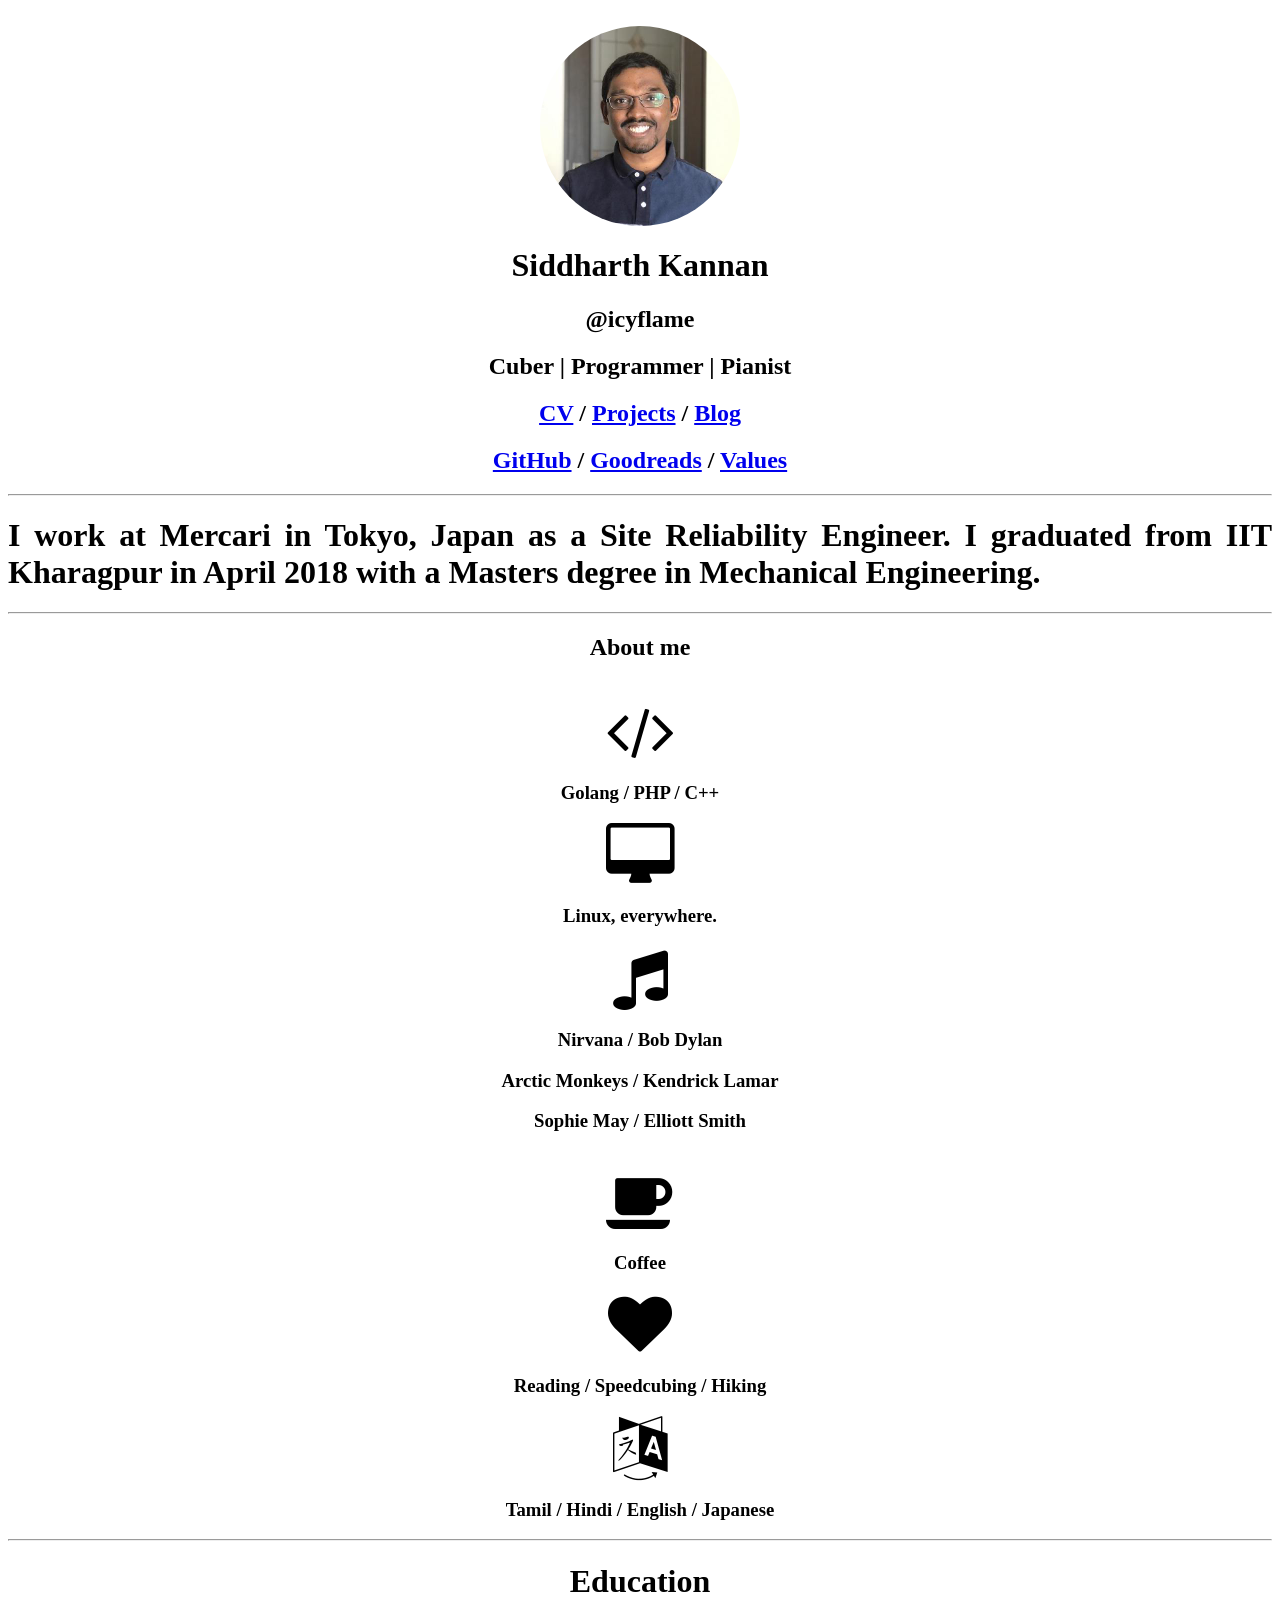
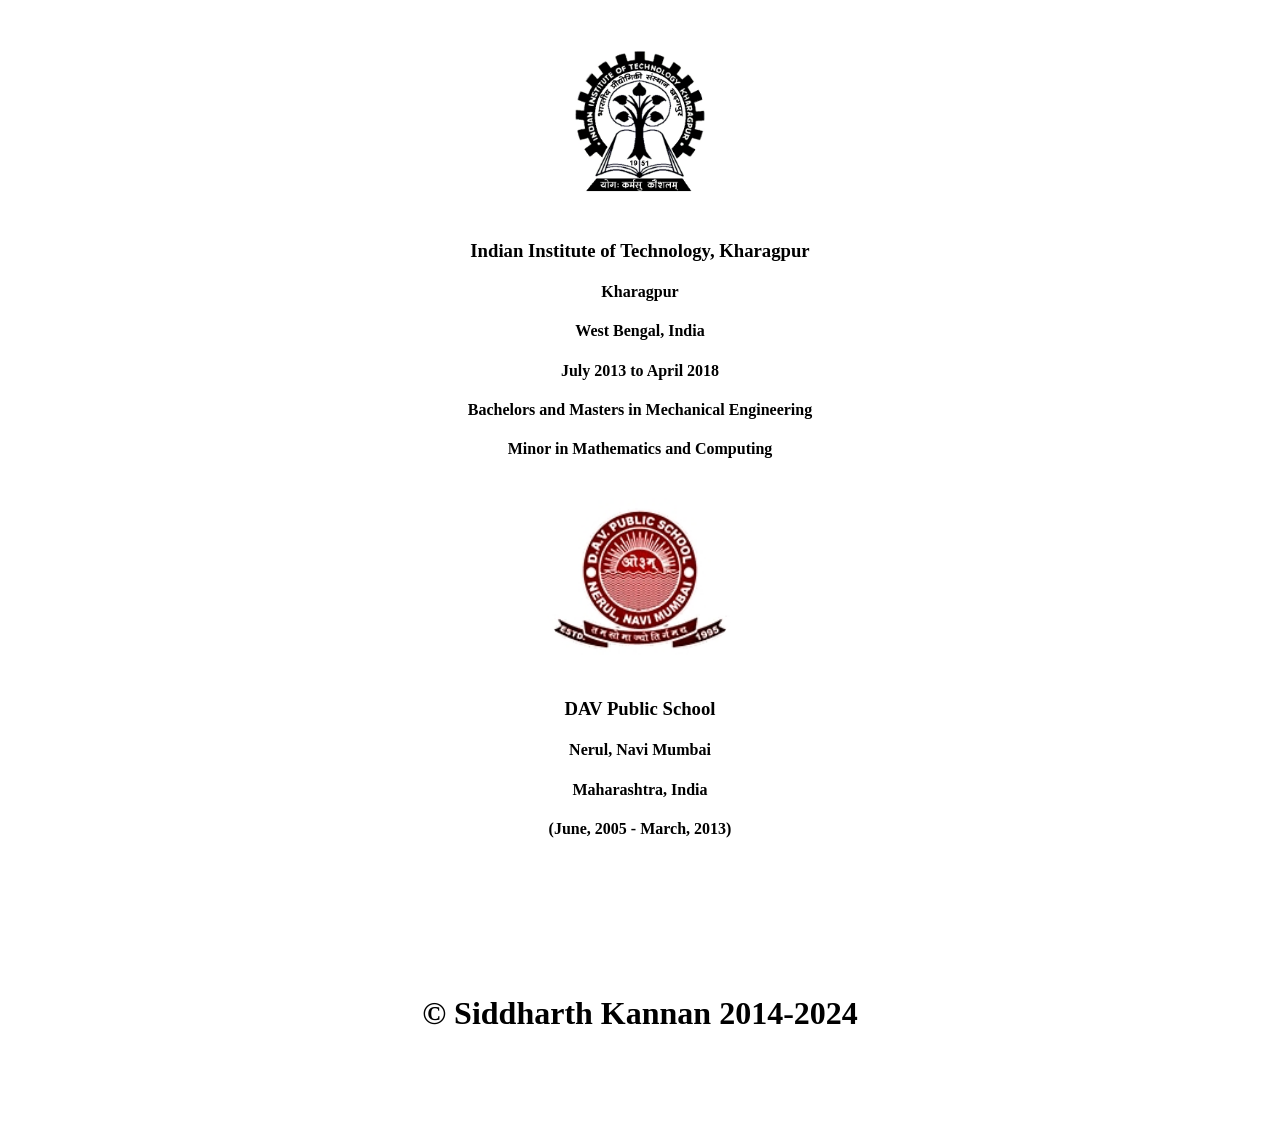
==== index.html @ 9644355a "Remove all unnecessary CSS" ====
<html>

<head>

	<link rel="shortcut icon" href="favicon.ico" type="image/x-icon">
	<title> Siddharth Kannan </title>

	<link rel="stylesheet" href="css/bootstrap.min.css">

	<link rel="stylesheet" href="buttons/css/buttons.css">

	<link href="https://netdna.bootstrapcdn.com/font-awesome/4.1.0/css/font-awesome.min.css" rel="stylesheet">
	<!-- Requires internet-->

	<!-- z-index list

		8 :- First screen
		10 :- Left Sidebar
		11 :- toggle button

	-->

	<style>

	/* Full screen */

	/* to display images circular */

	.circular{
		border-radius: 100%;
	}

	.edu-icon{
		border-radius: 100%;
		width: 200px;
		height: 200px;
	}
	</style>

</head>

<body>
	<div class="container-fluid" style="text-align: center;">
		<div id="first-screen" class="row outer">

			<div>

				<br/>

				<img src="dp.jpg" class="circular" width="200" height="200"/>

				<div id="social-links" class="text">

					<h1>Siddharth Kannan</h1>

					<h2>@icyflame</h2>

					<h2> Cuber | Programmer | Pianist </h2>

                                        <h2>
                                          <a href="siddharth-kannan-resume.pdf" target="_blank">CV</a> /
                                          <a href="http://icyflame.github.io/projects" target="_blank">Projects</a> /
                                          <a href="http://icyflame.github.io/blog" target="_blank">Blog</a>
                                        </h2>

                                        <h2>
                                          <a
                                              href="https://github.com/icyflame"
                                              target="_blank">GitHub</a> / <a
                                              href="http://goodreads.com/_icyflame"
                                              target="_blank">Goodreads</a> / <a
                                              href="https://blog.siddharthkannan.in/thoughts/essays/2018/08/18/my-values/"
                                              target="_blank">Values</a> </h2>

					<div>

				</div>
			</div>
		</div>
	</div>

		<div id="bio" class="row">

		  <hr/>

		<div class="container-fluid" style="text-align: justify;">

			<div class="col-md-2">
			</div>

			<div class="col-md-8">
				<h1>
                    I work at Mercari in Tokyo, Japan as a Site Reliability Engineer. I
                    graduated from IIT Kharagpur in April 2018 with a Masters
                    degree in Mechanical Engineering.
				</h1>

			</div>

			<div class="col-md-2">
			</div>
		</div>
	</div>

	<div class="row">
		  <hr/>

		  <div class="container-fluid" style="text-align: center;" >
			<h2>About me</h2>
		  </div>

		<br/>

		<div class="container-fluid">

			<div class="col-md-1">
			</div>

			<div class="col-md-10">

				<div class="container-fluid" style="text-align: center;" >

					<div class="row">

						<div class="col-md-4">

							<i class="fa fa-code fa-4x"></i>

							<h3 style="text-align: center;">
								Golang / PHP / C++
							</h3>

						</div>

						<div class="col-md-4">

							<i class="fa fa-desktop fa-4x"></i>

							<h3 style="text-align: center;">
								Linux, everywhere.
							</h3>

						</div>

						<div class="col-md-4">

							<i class="fa fa-music fa-4x"></i>

							<h3 style="text-align: center;">
                              Nirvana / Bob Dylan
							</h3>
							<h3 style="text-align: center;">
                              Arctic Monkeys / Kendrick Lamar
							</h3>
							<h3 style="text-align: center;">
							  <!-- <a href="https://www.youtube.com/watch?v=iiXXgx2sdTw">Sophie May</a> / Elliott Smith -->
							  Sophie May / Elliott Smith
							</h3>
						</div>

					</div>
					<br/>

					<div class="row">
						<div class="col-md-4">

							<i class="fa fa-coffee fa-4x"></i>

							<h3 style="text-align: center;">

							  Coffee

							</h3>

						</div>

						<div class="col-md-4">

							<i class="fa fa-heart fa-4x"></i>

							<h3 style="text-align: center;">

							  Reading / Speedcubing / Hiking

							</h3>

						</div>

						<div class="col-md-4">

							<i class="fa fa-language fa-4x"></i>

							<h3 style="text-align: center;">

							  Tamil / Hindi / English / Japanese

							</h3>

						</div>

					</div>

				</div>
			</div>

			<div class="col-md-1">
			</div>

		</div>

	</div>

	<div id="education" class="row outer-4" style="background-color: #ffffff">

	  <hr/>

		<div class="row" style="text-align: center;">
			<h1>Education</h1>
		</div>

	</div>

	<div id="education-full" class="row">
		<div class="container-fluid" style="text-align: center;">
			<div class="col-md-6">

			  <img src="images/iit-logo.jpg" class="edu-icon"/>

			  <h3>Indian Institute of Technology, Kharagpur<h3/>
				<h4>
				  Kharagpur
				</h4>
				<h4>
				  West Bengal, India
				</h4>

				<h4>
				  July 2013 to April 2018
				</h4>
				<h4>
				  Bachelors and Masters in Mechanical Engineering
				</h4>
				<h4>
				  Minor in Mathematics and Computing
				</h4>

			</div>

			<div class="col-md-6">

			  <img src="images/dav-logo.jpg" class="edu-icon"/>

			  <h3>DAV Public School<h3/>
				<h4>
				  Nerul, Navi Mumbai
				</h4>
				<h4>
				  Maharashtra, India
				</h4>

				<h4>
				  (June, 2005 - March, 2013)
				</h4>

			</div>

		</div>

                <br>
                <br>

	</div>

	<div id="copyright" class="row outer-4" style="background-color: #ffffff">
		<div style="background: #ffffff; text-align: center; margin-top: 100px; margin-bottom: 100px;">
			<h1>&copy Siddharth Kannan 2014-2024
			</h1>
		</div>

	</div>

</div>

<script>
(function(i,s,o,g,r,a,m){i['GoogleAnalyticsObject']=r;i[r]=i[r]||function(){
	(i[r].q=i[r].q||[]).push(arguments)},i[r].l=1*new Date();a=s.createElement(o),
	m=s.getElementsByTagName(o)[0];a.async=1;a.src=g;m.parentNode.insertBefore(a,m)
})(window,document,'script','//www.google-analytics.com/analytics.js','ga');

ga('create', 'UA-40518182-6', 'auto');
ga('send', 'pageview');

</script>
</body>

</html>
---- buttons/css/buttons.css ----
@-webkit-keyframes glowing {
  /* line 11, ../scss/partials/_glow.scss */
  from {
    -webkit-box-shadow: 0px 0px 0px rgba(44, 154, 219, 0.3), 0px 1px 2px rgba(0, 0, 0, 0.2);
    -moz-box-shadow: 0px 0px 0px rgba(44, 154, 219, 0.3), 0px 1px 2px rgba(0, 0, 0, 0.2);
    box-shadow: 0px 0px 0px rgba(44, 154, 219, 0.3), 0px 1px 2px rgba(0, 0, 0, 0.2); }

  /* line 12, ../scss/partials/_glow.scss */
  50% {
    -webkit-box-shadow: 0px 0px 16px rgba(44, 154, 219, 0.8), 0px 1px 2px rgba(0, 0, 0, 0.2);
    -moz-box-shadow: 0px 0px 16px rgba(44, 154, 219, 0.8), 0px 1px 2px rgba(0, 0, 0, 0.2);
    box-shadow: 0px 0px 16px rgba(44, 154, 219, 0.8), 0px 1px 2px rgba(0, 0, 0, 0.2); }

  /* line 13, ../scss/partials/_glow.scss */
  to {
    -webkit-box-shadow: 0px 0px 0px rgba(44, 154, 219, 0.3), 0px 1px 2px rgba(0, 0, 0, 0.2);
    -moz-box-shadow: 0px 0px 0px rgba(44, 154, 219, 0.3), 0px 1px 2px rgba(0, 0, 0, 0.2);
    box-shadow: 0px 0px 0px rgba(44, 154, 219, 0.3), 0px 1px 2px rgba(0, 0, 0, 0.2); } }

@-moz-keyframes glowing {
  /* line 17, ../scss/partials/_glow.scss */
  from {
    -webkit-box-shadow: 0px 0px 0px rgba(44, 154, 219, 0.3), 0px 1px 2px rgba(0, 0, 0, 0.2);
    -moz-box-shadow: 0px 0px 0px rgba(44, 154, 219, 0.3), 0px 1px 2px rgba(0, 0, 0, 0.2);
    box-shadow: 0px 0px 0px rgba(44, 154, 219, 0.3), 0px 1px 2px rgba(0, 0, 0, 0.2); }

  /* line 18, ../scss/partials/_glow.scss */
  50% {
    -webkit-box-shadow: 0px 0px 16px rgba(44, 154, 219, 0.8), 0px 1px 2px rgba(0, 0, 0, 0.2);
    -moz-box-shadow: 0px 0px 16px rgba(44, 154, 219, 0.8), 0px 1px 2px rgba(0, 0, 0, 0.2);
    box-shadow: 0px 0px 16px rgba(44, 154, 219, 0.8), 0px 1px 2px rgba(0, 0, 0, 0.2); }

  /* line 19, ../scss/partials/_glow.scss */
  to {
    -webkit-box-shadow: 0px 0px 0px rgba(44, 154, 219, 0.3), 0px 1px 2px rgba(0, 0, 0, 0.2);
    -moz-box-shadow: 0px 0px 0px rgba(44, 154, 219, 0.3), 0px 1px 2px rgba(0, 0, 0, 0.2);
    box-shadow: 0px 0px 0px rgba(44, 154, 219, 0.3), 0px 1px 2px rgba(0, 0, 0, 0.2); } }

@-o-keyframes glowing {
  /* line 23, ../scss/partials/_glow.scss */
  from {
    -webkit-box-shadow: 0px 0px 0px rgba(44, 154, 219, 0.3), 0px 1px 2px rgba(0, 0, 0, 0.2);
    -moz-box-shadow: 0px 0px 0px rgba(44, 154, 219, 0.3), 0px 1px 2px rgba(0, 0, 0, 0.2);
    box-shadow: 0px 0px 0px rgba(44, 154, 219, 0.3), 0px 1px 2px rgba(0, 0, 0, 0.2); }

  /* line 24, ../scss/partials/_glow.scss */
  50% {
    -webkit-box-shadow: 0px 0px 16px rgba(44, 154, 219, 0.8), 0px 1px 2px rgba(0, 0, 0, 0.2);
    -moz-box-shadow: 0px 0px 16px rgba(44, 154, 219, 0.8), 0px 1px 2px rgba(0, 0, 0, 0.2);
    box-shadow: 0px 0px 16px rgba(44, 154, 219, 0.8), 0px 1px 2px rgba(0, 0, 0, 0.2); }

  /* line 25, ../scss/partials/_glow.scss */
  to {
    -webkit-box-shadow: 0px 0px 0px rgba(44, 154, 219, 0.3), 0px 1px 2px rgba(0, 0, 0, 0.2);
    -moz-box-shadow: 0px 0px 0px rgba(44, 154, 219, 0.3), 0px 1px 2px rgba(0, 0, 0, 0.2);
    box-shadow: 0px 0px 0px rgba(44, 154, 219, 0.3), 0px 1px 2px rgba(0, 0, 0, 0.2); } }

@keyframes glowing {
  /* line 29, ../scss/partials/_glow.scss */
  from {
    -webkit-box-shadow: 0px 0px 0px rgba(44, 154, 219, 0.3), 0px 1px 2px rgba(0, 0, 0, 0.2);
    -moz-box-shadow: 0px 0px 0px rgba(44, 154, 219, 0.3), 0px 1px 2px rgba(0, 0, 0, 0.2);
    box-shadow: 0px 0px 0px rgba(44, 154, 219, 0.3), 0px 1px 2px rgba(0, 0, 0, 0.2); }

  /* line 30, ../scss/partials/_glow.scss */
  50% {
    -webkit-box-shadow: 0px 0px 16px rgba(44, 154, 219, 0.8), 0px 1px 2px rgba(0, 0, 0, 0.2);
    -moz-box-shadow: 0px 0px 16px rgba(44, 154, 219, 0.8), 0px 1px 2px rgba(0, 0, 0, 0.2);
    box-shadow: 0px 0px 16px rgba(44, 154, 219, 0.8), 0px 1px 2px rgba(0, 0, 0, 0.2); }

  /* line 31, ../scss/partials/_glow.scss */
  to {
    -webkit-box-shadow: 0px 0px 0px rgba(44, 154, 219, 0.3), 0px 1px 2px rgba(0, 0, 0, 0.2);
    -moz-box-shadow: 0px 0px 0px rgba(44, 154, 219, 0.3), 0px 1px 2px rgba(0, 0, 0, 0.2);
    box-shadow: 0px 0px 0px rgba(44, 154, 219, 0.3), 0px 1px 2px rgba(0, 0, 0, 0.2); } }

/* line 24, ../scss/partials/_buttons.scss */
.button {
  -webkit-box-shadow: inset 0px 1px 0px rgba(255, 255, 255, 0.5), 0px 1px 2px rgba(0, 0, 0, 0.15);
  -moz-box-shadow: inset 0px 1px 0px rgba(255, 255, 255, 0.5), 0px 1px 2px rgba(0, 0, 0, 0.15);
  box-shadow: inset 0px 1px 0px rgba(255, 255, 255, 0.5), 0px 1px 2px rgba(0, 0, 0, 0.15);
  background-color: #eeeeee;
  background: -webkit-gradient(linear, 50% 0%, 50% 100%, color-stop(0%, #fbfbfb), color-stop(100%, #e1e1e1));
  background: -webkit-linear-gradient(top, #fbfbfb, #e1e1e1);
  background: -moz-linear-gradient(top, #fbfbfb, #e1e1e1);
  background: -o-linear-gradient(top, #fbfbfb, #e1e1e1);
  background: linear-gradient(top, #fbfbfb, #e1e1e1);
  display: -moz-inline-stack;
  display: inline-block;
  vertical-align: middle;
  *vertical-align: auto;
  zoom: 1;
  *display: inline;
  border: 1px solid #d4d4d4;
  height: 32px;
  line-height: 32px;
  padding: 0px 25.6px;
  font-weight: 300;
  font-size: 14px;
  font-family: "Helvetica Neue Light", "Helvetica Neue", "Helvetica", "Arial", "Lucida Grande", sans-serif;
  color: #666666;
  text-shadow: 0 1px 1px white;
  margin: 0;
  text-decoration: none;
  text-align: center; }
  /* line 42, ../scss/partials/_buttons.scss */
  .button:hover {
    background-color: #eeeeee;
    background: -webkit-gradient(linear, 50% 0%, 50% 100%, color-stop(0%, #ffffff), color-stop(100%, #dcdcdc));
    background: -webkit-linear-gradient(top, #ffffff, #dcdcdc);
    background: -moz-linear-gradient(top, #ffffff, #dcdcdc);
    background: -o-linear-gradient(top, #ffffff, #dcdcdc);
    background: linear-gradient(top, #ffffff, #dcdcdc); }
  /* line 46, ../scss/partials/_buttons.scss */
  .button:active {
    -webkit-box-shadow: inset 0px 1px 3px rgba(0, 0, 0, 0.3), 0px 1px 0px white;
    -moz-box-shadow: inset 0px 1px 3px rgba(0, 0, 0, 0.3), 0px 1px 0px white;
    box-shadow: inset 0px 1px 3px rgba(0, 0, 0, 0.3), 0px 1px 0px white;
    text-shadow: 0px 1px 0px rgba(255, 255, 255, 0.4);
    background: #eeeeee;
    color: #bbbbbb; }
  /* line 52, ../scss/partials/_buttons.scss */
  .button:focus {
    outline: none; }

/* line 58, ../scss/partials/_buttons.scss */
input.button, button.button {
  height: 34px;
  cursor: pointer;
  -webkit-appearance: none; }

/* line 65, ../scss/partials/_buttons.scss */
.button-block {
  display: block; }

/* line 74, ../scss/partials/_buttons.scss */
.button.disabled,
.button.disabled:hover,
.button.disabled:active,
input.button:disabled,
button.button:disabled {
  -webkit-box-shadow: 0px 1px 2px rgba(0, 0, 0, 0.1);
  -moz-box-shadow: 0px 1px 2px rgba(0, 0, 0, 0.1);
  box-shadow: 0px 1px 2px rgba(0, 0, 0, 0.1);
  filter: progid:DXImageTransform.Microsoft.Alpha(Opacity=80);
  opacity: 0.8;
  background: #EEE;
  border: 1px solid #DDD;
  text-shadow: 0 1px 1px white;
  color: #CCC;
  cursor: default;
  -webkit-appearance: none; }

/* line 86, ../scss/partials/_buttons.scss */
.button-wrap {
  background: -webkit-gradient(linear, 50% 0%, 50% 100%, color-stop(0%, #e3e3e3), color-stop(100%, #f2f2f2));
  background: -webkit-linear-gradient(top, #e3e3e3, #f2f2f2);
  background: -moz-linear-gradient(top, #e3e3e3, #f2f2f2);
  background: -o-linear-gradient(top, #e3e3e3, #f2f2f2);
  background: linear-gradient(top, #e3e3e3, #f2f2f2);
  -webkit-border-radius: 200px;
  -moz-border-radius: 200px;
  -ms-border-radius: 200px;
  -o-border-radius: 200px;
  border-radius: 200px;
  -webkit-box-shadow: inset 0px 1px 3px rgba(0, 0, 0, 0.04);
  -moz-box-shadow: inset 0px 1px 3px rgba(0, 0, 0, 0.04);
  box-shadow: inset 0px 1px 3px rgba(0, 0, 0, 0.04);
  padding: 10px;
  display: inline-block; }

/* line 96, ../scss/partials/_buttons.scss */
.button-flat {
  -webkit-box-shadow: none;
  -moz-box-shadow: none;
  box-shadow: none;
  -webkit-transition-property: background;
  -moz-transition-property: background;
  -o-transition-property: background;
  transition-property: background;
  -webkit-transition-duration: 0.3s;
  -moz-transition-duration: 0.3s;
  -o-transition-duration: 0.3s;
  transition-duration: 0.3s;
  background: #eeeeee;
  border: none;
  text-shadow: none; }
  /* line 105, ../scss/partials/_buttons.scss */
  .button-flat:hover {
    background: #fbfbfb; }
  /* line 108, ../scss/partials/_buttons.scss */
  .button-flat:active {
    -webkit-transition-duration: 0s;
    -moz-transition-duration: 0s;
    -o-transition-duration: 0s;
    transition-duration: 0s;
    background: #eeeeee;
    color: #bbbbbb; }
  /* line 113, ../scss/partials/_buttons.scss */
  .button-flat.disabled {
    -webkit-box-shadow: none;
    -moz-box-shadow: none;
    box-shadow: none;
    -webkit-appearance: none; }

/* line 123, ../scss/partials/_buttons.scss */
.button-border {
  -webkit-box-shadow: none;
  -moz-box-shadow: none;
  box-shadow: none;
  -webkit-transition-property: all;
  -moz-transition-property: all;
  -o-transition-property: all;
  transition-property: all;
  -webkit-transition-duration: 0.3s;
  -moz-transition-duration: 0.3s;
  -o-transition-duration: 0.3s;
  transition-duration: 0.3s;
  color: #666666;
  border: 2px solid #666666;
  background: none;
  text-shadow: none; }
  /* line 132, ../scss/partials/_buttons.scss */
  .button-border:hover {
    background: none;
    color: gray;
    border: 2px solid gray; }
  /* line 137, ../scss/partials/_buttons.scss */
  .button-border:active {
    -webkit-transition-duration: 0s;
    -moz-transition-duration: 0s;
    -o-transition-duration: 0s;
    transition-duration: 0s;
    background: none;
    color: #4d4d4d;
    border: 2px solid #4d4d4d; }
  /* line 143, ../scss/partials/_buttons.scss */
  .button-border.disabled {
    -webkit-box-shadow: none;
    -moz-box-shadow: none;
    box-shadow: none;
    -webkit-appearance: none; }

/* line 153, ../scss/partials/_buttons.scss */
.button-3d {
  -webkit-transition-property: all;
  -moz-transition-property: all;
  -o-transition-property: all;
  transition-property: all;
  -webkit-transition-duration: 0.3s;
  -moz-transition-duration: 0.3s;
  -o-transition-duration: 0.3s;
  transition-duration: 0.3s;
  -webkit-box-shadow: inset 0px 1px 0px rgba(255, 255, 255, 0.3), inset 0px -1px 1px rgba(255, 255, 255, 0.15), 0px 7px 0px #bbbbbb, 0px 8px 3px rgba(0, 0, 0, 0.2);
  -moz-box-shadow: inset 0px 1px 0px rgba(255, 255, 255, 0.3), inset 0px -1px 1px rgba(255, 255, 255, 0.15), 0px 7px 0px #bbbbbb, 0px 8px 3px rgba(0, 0, 0, 0.2);
  box-shadow: inset 0px 1px 0px rgba(255, 255, 255, 0.3), inset 0px -1px 1px rgba(255, 255, 255, 0.15), 0px 7px 0px #bbbbbb, 0px 8px 3px rgba(0, 0, 0, 0.2);
  background: -webkit-gradient(linear, 50% 0%, 50% 100%, color-stop(0%, #f3f3f3), color-stop(100%, #e9e9e9));
  background: -webkit-linear-gradient(top, #f3f3f3, #e9e9e9);
  background: -moz-linear-gradient(top, #f3f3f3, #e9e9e9);
  background: -o-linear-gradient(top, #f3f3f3, #e9e9e9);
  background: linear-gradient(top, #f3f3f3, #e9e9e9);
  background-color: #eeeeee;
  color: #666666;
  border: 1px solid #e1e1e1;
  text-shadow: none;
  position: relative;
  top: 0px; }
  /* line 165, ../scss/partials/_buttons.scss */
  .button-3d:hover {
    -webkit-box-shadow: inset 0px 1px 0px rgba(255, 255, 255, 0.3), inset 0px -1px 1px rgba(255, 255, 255, 0.15), 0px 7px 0px #bbbbbb, 0px 8px 3px rgba(0, 0, 0, 0.2);
    -moz-box-shadow: inset 0px 1px 0px rgba(255, 255, 255, 0.3), inset 0px -1px 1px rgba(255, 255, 255, 0.15), 0px 7px 0px #bbbbbb, 0px 8px 3px rgba(0, 0, 0, 0.2);
    box-shadow: inset 0px 1px 0px rgba(255, 255, 255, 0.3), inset 0px -1px 1px rgba(255, 255, 255, 0.15), 0px 7px 0px #bbbbbb, 0px 8px 3px rgba(0, 0, 0, 0.2);
    background: -webkit-gradient(linear, 50% 0%, 50% 100%, color-stop(0%, #ffffff), color-stop(100%, #ebebeb));
    background: -webkit-linear-gradient(top, #ffffff, #ebebeb);
    background: -moz-linear-gradient(top, #ffffff, #ebebeb);
    background: -o-linear-gradient(top, #ffffff, #ebebeb);
    background: linear-gradient(top, #ffffff, #ebebeb);
    background-color: white; }
  /* line 170, ../scss/partials/_buttons.scss */
  .button-3d:active {
    -webkit-box-shadow: inset 0px 1px 0px rgba(255, 255, 255, 0.3), inset 0px -1px 1px rgba(255, 255, 255, 0.15), 0px 2px 0px #bbbbbb, 0px 3px 3px rgba(0, 0, 0, 0.2);
    -moz-box-shadow: inset 0px 1px 0px rgba(255, 255, 255, 0.3), inset 0px -1px 1px rgba(255, 255, 255, 0.15), 0px 2px 0px #bbbbbb, 0px 3px 3px rgba(0, 0, 0, 0.2);
    box-shadow: inset 0px 1px 0px rgba(255, 255, 255, 0.3), inset 0px -1px 1px rgba(255, 255, 255, 0.15), 0px 2px 0px #bbbbbb, 0px 3px 3px rgba(0, 0, 0, 0.2);
    background: -webkit-gradient(linear, 50% 0%, 50% 100%, color-stop(0%, #e9e9e9), color-stop(100%, #f3f3f3));
    background: -webkit-linear-gradient(top, #e9e9e9, #f3f3f3);
    background: -moz-linear-gradient(top, #e9e9e9, #f3f3f3);
    background: -o-linear-gradient(top, #e9e9e9, #f3f3f3);
    background: linear-gradient(top, #e9e9e9, #f3f3f3);
    background-color: #eeeeee;
    color: #bbbbbb;
    border: 1px solid #e1e1e1;
    top: 5px; }
  /* line 178, ../scss/partials/_buttons.scss */
  .button-3d.disabled {
    -webkit-box-shadow: none;
    -moz-box-shadow: none;
    box-shadow: none;
    -webkit-appearance: none; }

/* line 192, ../scss/partials/_buttons.scss */
.button-rounded {
  -webkit-border-radius: 3px;
  -moz-border-radius: 3px;
  -ms-border-radius: 3px;
  -o-border-radius: 3px;
  border-radius: 3px; }

/* line 192, ../scss/partials/_buttons.scss */
.button-pill {
  -webkit-border-radius: 50px;
  -moz-border-radius: 50px;
  -ms-border-radius: 50px;
  -o-border-radius: 50px;
  border-radius: 50px; }

/* line 192, ../scss/partials/_buttons.scss */
.button-circle {
  -webkit-border-radius: 240px;
  -moz-border-radius: 240px;
  -ms-border-radius: 240px;
  -o-border-radius: 240px;
  border-radius: 240px;
  -webkit-box-shadow: inset 0px 1px 1px rgba(255, 255, 255, 0.5), 0px 1px 2px rgba(0, 0, 0, 0.2);
  -moz-box-shadow: inset 0px 1px 1px rgba(255, 255, 255, 0.5), 0px 1px 2px rgba(0, 0, 0, 0.2);
  box-shadow: inset 0px 1px 1px rgba(255, 255, 255, 0.5), 0px 1px 2px rgba(0, 0, 0, 0.2);
  width: 120px;
  line-height: 120px;
  height: 120px;
  padding: 0px;
  border-width: 4px;
  font-size: 19px; }

/* line 226, ../scss/partials/_buttons.scss */
.button-primary {
  background: -webkit-gradient(linear, 50% 0%, 50% 100%, color-stop(0%, #00b5e5), color-stop(100%, #008db2));
  background: -webkit-linear-gradient(top, #00b5e5, #008db2);
  background: -moz-linear-gradient(top, #00b5e5, #008db2);
  background: -o-linear-gradient(top, #00b5e5, #008db2);
  background: linear-gradient(top, #00b5e5, #008db2);
  background-color: #00a1cb;
  border-color: #007998;
  color: white;
  text-shadow: 0 -1px 1px rgba(0, 40, 50, 0.35); }
  /* line 233, ../scss/partials/_buttons.scss */
  .button-primary:hover {
    background-color: #00a1cb;
    background: -webkit-gradient(linear, 50% 0%, 50% 100%, color-stop(0%, #00c9fe), color-stop(100%, #008db2));
    background: -webkit-linear-gradient(top, #00c9fe, #008db2);
    background: -moz-linear-gradient(top, #00c9fe, #008db2);
    background: -o-linear-gradient(top, #00c9fe, #008db2);
    background: linear-gradient(top, #00c9fe, #008db2); }
  /* line 237, ../scss/partials/_buttons.scss */
  .button-primary:active {
    background: #1495b7;
    color: #005065; }

/* line 250, ../scss/partials/_buttons.scss */
.button-3d-primary {
  -webkit-transition-property: all;
  -moz-transition-property: all;
  -o-transition-property: all;
  transition-property: all;
  -webkit-transition-duration: 0.3s;
  -moz-transition-duration: 0.3s;
  -o-transition-duration: 0.3s;
  transition-duration: 0.3s;
  -webkit-box-shadow: inset 0px 1px 0px rgba(255, 255, 255, 0.3), inset 0px -1px 1px rgba(255, 255, 255, 0.15), 0px 7px 0px #007998, 0px 8px 3px rgba(0, 0, 0, 0.3);
  -moz-box-shadow: inset 0px 1px 0px rgba(255, 255, 255, 0.3), inset 0px -1px 1px rgba(255, 255, 255, 0.15), 0px 7px 0px #007998, 0px 8px 3px rgba(0, 0, 0, 0.3);
  box-shadow: inset 0px 1px 0px rgba(255, 255, 255, 0.3), inset 0px -1px 1px rgba(255, 255, 255, 0.15), 0px 7px 0px #007998, 0px 8px 3px rgba(0, 0, 0, 0.3);
  background: -webkit-gradient(linear, 50% 0%, 50% 100%, color-stop(0%, #00a9d5), color-stop(100%, #0099c1));
  background: -webkit-linear-gradient(top, #00a9d5, #0099c1);
  background: -moz-linear-gradient(top, #00a9d5, #0099c1);
  background: -o-linear-gradient(top, #00a9d5, #0099c1);
  background: linear-gradient(top, #00a9d5, #0099c1);
  background-color: #00a1cb;
  color: white;
  border: 1px solid #007998;
  text-shadow: none;
  position: relative;
  top: 0px; }
  /* line 262, ../scss/partials/_buttons.scss */
  .button-3d-primary:hover {
    -webkit-box-shadow: inset 0px 1px 0px rgba(255, 255, 255, 0.3), inset 0px -1px 1px rgba(255, 255, 255, 0.15), 0px 7px 0px #00708e, 0px 8px 3px rgba(0, 0, 0, 0.3);
    -moz-box-shadow: inset 0px 1px 0px rgba(255, 255, 255, 0.3), inset 0px -1px 1px rgba(255, 255, 255, 0.15), 0px 7px 0px #00708e, 0px 8px 3px rgba(0, 0, 0, 0.3);
    box-shadow: inset 0px 1px 0px rgba(255, 255, 255, 0.3), inset 0px -1px 1px rgba(255, 255, 255, 0.15), 0px 7px 0px #00708e, 0px 8px 3px rgba(0, 0, 0, 0.3);
    background: -webkit-gradient(linear, 50% 0%, 50% 100%, color-stop(0%, #00c1f4), color-stop(100%, #009dc6));
    background: -webkit-linear-gradient(top, #00c1f4, #009dc6);
    background: -moz-linear-gradient(top, #00c1f4, #009dc6);
    background: -o-linear-gradient(top, #00c1f4, #009dc6);
    background: linear-gradient(top, #00c1f4, #009dc6);
    background-color: #00c9fe; }
  /* line 267, ../scss/partials/_buttons.scss */
  .button-3d-primary:active {
    -webkit-box-shadow: inset 0px 1px 0px rgba(255, 255, 255, 0.3), inset 0px -1px 1px rgba(255, 255, 255, 0.15), 0px 2px 0px #007998, 0px 3px 3px rgba(0, 0, 0, 0.3);
    -moz-box-shadow: inset 0px 1px 0px rgba(255, 255, 255, 0.3), inset 0px -1px 1px rgba(255, 255, 255, 0.15), 0px 2px 0px #007998, 0px 3px 3px rgba(0, 0, 0, 0.3);
    box-shadow: inset 0px 1px 0px rgba(255, 255, 255, 0.3), inset 0px -1px 1px rgba(255, 255, 255, 0.15), 0px 2px 0px #007998, 0px 3px 3px rgba(0, 0, 0, 0.3);
    background: -webkit-gradient(linear, 50% 0%, 50% 100%, color-stop(0%, #0099c1), color-stop(100%, #00a9d5));
    background: -webkit-linear-gradient(top, #0099c1, #00a9d5);
    background: -moz-linear-gradient(top, #0099c1, #00a9d5);
    background: -o-linear-gradient(top, #0099c1, #00a9d5);
    background: linear-gradient(top, #0099c1, #00a9d5);
    background-color: #1495b7;
    color: #005065;
    border: 1px solid #008db2;
    top: 5px; }
  /* line 275, ../scss/partials/_buttons.scss */
  .button-3d-primary.disabled {
    -webkit-box-shadow: none;
    -moz-box-shadow: none;
    box-shadow: none;
    -webkit-appearance: none; }

/* line 289, ../scss/partials/_buttons.scss */
.button-border-primary {
  -webkit-box-shadow: none;
  -moz-box-shadow: none;
  box-shadow: none;
  -webkit-transition-property: all;
  -moz-transition-property: all;
  -o-transition-property: all;
  transition-property: all;
  -webkit-transition-duration: 0.3s;
  -moz-transition-duration: 0.3s;
  -o-transition-duration: 0.3s;
  transition-duration: 0.3s;
  color: #00a1cb;
  border: 2px solid #00a1cb;
  background: none;
  text-shadow: none; }
  /* line 298, ../scss/partials/_buttons.scss */
  .button-border-primary:hover {
    background: none;
    color: #00c9fe;
    border: 2px solid #00c9fe; }
  /* line 303, ../scss/partials/_buttons.scss */
  .button-border-primary:active {
    -webkit-transition-duration: 0s;
    -moz-transition-duration: 0s;
    -o-transition-duration: 0s;
    transition-duration: 0s;
    background: none;
    color: #007998;
    border: 2px solid #007998; }
  /* line 309, ../scss/partials/_buttons.scss */
  .button-border-primary.disabled {
    -webkit-box-shadow: none;
    -moz-box-shadow: none;
    box-shadow: none;
    -webkit-appearance: none; }

/* line 321, ../scss/partials/_buttons.scss */
.button-flat-primary {
  -webkit-box-shadow: none;
  -moz-box-shadow: none;
  box-shadow: none;
  -webkit-transition-property: background;
  -moz-transition-property: background;
  -o-transition-property: background;
  transition-property: background;
  -webkit-transition-duration: 0.3s;
  -moz-transition-duration: 0.3s;
  -o-transition-duration: 0.3s;
  transition-duration: 0.3s;
  background: #00a1cb;
  color: white;
  text-shadow: none;
  border: none; }
  /* line 330, ../scss/partials/_buttons.scss */
  .button-flat-primary:hover {
    background: #00b5e5; }
  /* line 333, ../scss/partials/_buttons.scss */
  .button-flat-primary:active {
    -webkit-transition-duration: 0s;
    -moz-transition-duration: 0s;
    -o-transition-duration: 0s;
    transition-duration: 0s;
    background: #1495b7;
    color: #00647f; }
  /* line 338, ../scss/partials/_buttons.scss */
  .button-flat-primary.disabled {
    -webkit-box-shadow: none;
    -moz-box-shadow: none;
    box-shadow: none;
    -webkit-appearance: none; }

/* line 226, ../scss/partials/_buttons.scss */
.button-action {
  background: -webkit-gradient(linear, 50% 0%, 50% 100%, color-stop(0%, #8fcf00), color-stop(100%, #6b9c00));
  background: -webkit-linear-gradient(top, #8fcf00, #6b9c00);
  background: -moz-linear-gradient(top, #8fcf00, #6b9c00);
  background: -o-linear-gradient(top, #8fcf00, #6b9c00);
  background: linear-gradient(top, #8fcf00, #6b9c00);
  background-color: #7db500;
  border-color: #5a8200;
  color: white;
  text-shadow: 0 -1px 1px rgba(19, 28, 0, 0.35); }
  /* line 233, ../scss/partials/_buttons.scss */
  .button-action:hover {
    background-color: #7db500;
    background: -webkit-gradient(linear, 50% 0%, 50% 100%, color-stop(0%, #a0e800), color-stop(100%, #6b9c00));
    background: -webkit-linear-gradient(top, #a0e800, #6b9c00);
    background: -moz-linear-gradient(top, #a0e800, #6b9c00);
    background: -o-linear-gradient(top, #a0e800, #6b9c00);
    background: linear-gradient(top, #a0e800, #6b9c00); }
  /* line 237, ../scss/partials/_buttons.scss */
  .button-action:active {
    background: #76a312;
    color: #374f00; }

/* line 250, ../scss/partials/_buttons.scss */
.button-3d-action {
  -webkit-transition-property: all;
  -moz-transition-property: all;
  -o-transition-property: all;
  transition-property: all;
  -webkit-transition-duration: 0.3s;
  -moz-transition-duration: 0.3s;
  -o-transition-duration: 0.3s;
  transition-duration: 0.3s;
  -webkit-box-shadow: inset 0px 1px 0px rgba(255, 255, 255, 0.3), inset 0px -1px 1px rgba(255, 255, 255, 0.15), 0px 7px 0px #5a8200, 0px 8px 3px rgba(0, 0, 0, 0.3);
  -moz-box-shadow: inset 0px 1px 0px rgba(255, 255, 255, 0.3), inset 0px -1px 1px rgba(255, 255, 255, 0.15), 0px 7px 0px #5a8200, 0px 8px 3px rgba(0, 0, 0, 0.3);
  box-shadow: inset 0px 1px 0px rgba(255, 255, 255, 0.3), inset 0px -1px 1px rgba(255, 255, 255, 0.15), 0px 7px 0px #5a8200, 0px 8px 3px rgba(0, 0, 0, 0.3);
  background: -webkit-gradient(linear, 50% 0%, 50% 100%, color-stop(0%, #84bf00), color-stop(100%, #76ab00));
  background: -webkit-linear-gradient(top, #84bf00, #76ab00);
  background: -moz-linear-gradient(top, #84bf00, #76ab00);
  background: -o-linear-gradient(top, #84bf00, #76ab00);
  background: linear-gradient(top, #84bf00, #76ab00);
  background-color: #7db500;
  color: white;
  border: 1px solid #5a8200;
  text-shadow: none;
  position: relative;
  top: 0px; }
  /* line 262, ../scss/partials/_buttons.scss */
  .button-3d-action:hover {
    -webkit-box-shadow: inset 0px 1px 0px rgba(255, 255, 255, 0.3), inset 0px -1px 1px rgba(255, 255, 255, 0.15), 0px 7px 0px #537800, 0px 8px 3px rgba(0, 0, 0, 0.3);
    -moz-box-shadow: inset 0px 1px 0px rgba(255, 255, 255, 0.3), inset 0px -1px 1px rgba(255, 255, 255, 0.15), 0px 7px 0px #537800, 0px 8px 3px rgba(0, 0, 0, 0.3);
    box-shadow: inset 0px 1px 0px rgba(255, 255, 255, 0.3), inset 0px -1px 1px rgba(255, 255, 255, 0.15), 0px 7px 0px #537800, 0px 8px 3px rgba(0, 0, 0, 0.3);
    background: -webkit-gradient(linear, 50% 0%, 50% 100%, color-stop(0%, #99de00), color-stop(100%, #79b000));
    background: -webkit-linear-gradient(top, #99de00, #79b000);
    background: -moz-linear-gradient(top, #99de00, #79b000);
    background: -o-linear-gradient(top, #99de00, #79b000);
    background: linear-gradient(top, #99de00, #79b000);
    background-color: #a0e800; }
  /* line 267, ../scss/partials/_buttons.scss */
  .button-3d-action:active {
    -webkit-box-shadow: inset 0px 1px 0px rgba(255, 255, 255, 0.3), inset 0px -1px 1px rgba(255, 255, 255, 0.15), 0px 2px 0px #5a8200, 0px 3px 3px rgba(0, 0, 0, 0.3);
    -moz-box-shadow: inset 0px 1px 0px rgba(255, 255, 255, 0.3), inset 0px -1px 1px rgba(255, 255, 255, 0.15), 0px 2px 0px #5a8200, 0px 3px 3px rgba(0, 0, 0, 0.3);
    box-shadow: inset 0px 1px 0px rgba(255, 255, 255, 0.3), inset 0px -1px 1px rgba(255, 255, 255, 0.15), 0px 2px 0px #5a8200, 0px 3px 3px rgba(0, 0, 0, 0.3);
    background: -webkit-gradient(linear, 50% 0%, 50% 100%, color-stop(0%, #76ab00), color-stop(100%, #84bf00));
    background: -webkit-linear-gradient(top, #76ab00, #84bf00);
    background: -moz-linear-gradient(top, #76ab00, #84bf00);
    background: -o-linear-gradient(top, #76ab00, #84bf00);
    background: linear-gradient(top, #76ab00, #84bf00);
    background-color: #76a312;
    color: #374f00;
    border: 1px solid #6b9c00;
    top: 5px; }
  /* line 275, ../scss/partials/_buttons.scss */
  .button-3d-action.disabled {
    -webkit-box-shadow: none;
    -moz-box-shadow: none;
    box-shadow: none;
    -webkit-appearance: none; }

/* line 289, ../scss/partials/_buttons.scss */
.button-border-action {
  -webkit-box-shadow: none;
  -moz-box-shadow: none;
  box-shadow: none;
  -webkit-transition-property: all;
  -moz-transition-property: all;
  -o-transition-property: all;
  transition-property: all;
  -webkit-transition-duration: 0.3s;
  -moz-transition-duration: 0.3s;
  -o-transition-duration: 0.3s;
  transition-duration: 0.3s;
  color: #7db500;
  border: 2px solid #7db500;
  background: none;
  text-shadow: none; }
  /* line 298, ../scss/partials/_buttons.scss */
  .button-border-action:hover {
    background: none;
    color: #a0e800;
    border: 2px solid #a0e800; }
  /* line 303, ../scss/partials/_buttons.scss */
  .button-border-action:active {
    -webkit-transition-duration: 0s;
    -moz-transition-duration: 0s;
    -o-transition-duration: 0s;
    transition-duration: 0s;
    background: none;
    color: #5a8200;
    border: 2px solid #5a8200; }
  /* line 309, ../scss/partials/_buttons.scss */
  .button-border-action.disabled {
    -webkit-box-shadow: none;
    -moz-box-shadow: none;
    box-shadow: none;
    -webkit-appearance: none; }

/* line 321, ../scss/partials/_buttons.scss */
.button-flat-action {
  -webkit-box-shadow: none;
  -moz-box-shadow: none;
  box-shadow: none;
  -webkit-transition-property: background;
  -moz-transition-property: background;
  -o-transition-property: background;
  transition-property: background;
  -webkit-transition-duration: 0.3s;
  -moz-transition-duration: 0.3s;
  -o-transition-duration: 0.3s;
  transition-duration: 0.3s;
  background: #7db500;
  color: white;
  text-shadow: none;
  border: none; }
  /* line 330, ../scss/partials/_buttons.scss */
  .button-flat-action:hover {
    background: #8fcf00; }
  /* line 333, ../scss/partials/_buttons.scss */
  .button-flat-action:active {
    -webkit-transition-duration: 0s;
    -moz-transition-duration: 0s;
    -o-transition-duration: 0s;
    transition-duration: 0s;
    background: #76a312;
    color: #486900; }
  /* line 338, ../scss/partials/_buttons.scss */
  .button-flat-action.disabled {
    -webkit-box-shadow: none;
    -moz-box-shadow: none;
    box-shadow: none;
    -webkit-appearance: none; }

/* line 226, ../scss/partials/_buttons.scss */
.button-highlight {
  background: -webkit-gradient(linear, 50% 0%, 50% 100%, color-stop(0%, #fa9915), color-stop(100%, #d87e04));
  background: -webkit-linear-gradient(top, #fa9915, #d87e04);
  background: -moz-linear-gradient(top, #fa9915, #d87e04);
  background: -o-linear-gradient(top, #fa9915, #d87e04);
  background: linear-gradient(top, #fa9915, #d87e04);
  background-color: #f18d05;
  border-color: #bf7004;
  color: white;
  text-shadow: 0 -1px 1px rgba(91, 53, 2, 0.35); }
  /* line 233, ../scss/partials/_buttons.scss */
  .button-highlight:hover {
    background-color: #f18d05;
    background: -webkit-gradient(linear, 50% 0%, 50% 100%, color-stop(0%, #fba42e), color-stop(100%, #d87e04));
    background: -webkit-linear-gradient(top, #fba42e, #d87e04);
    background: -moz-linear-gradient(top, #fba42e, #d87e04);
    background: -o-linear-gradient(top, #fba42e, #d87e04);
    background: linear-gradient(top, #fba42e, #d87e04); }
  /* line 237, ../scss/partials/_buttons.scss */
  .button-highlight:active {
    background: #d8891e;
    color: #8d5303; }

/* line 250, ../scss/partials/_buttons.scss */
.button-3d-highlight {
  -webkit-transition-property: all;
  -moz-transition-property: all;
  -o-transition-property: all;
  transition-property: all;
  -webkit-transition-duration: 0.3s;
  -moz-transition-duration: 0.3s;
  -o-transition-duration: 0.3s;
  transition-duration: 0.3s;
  -webkit-box-shadow: inset 0px 1px 0px rgba(255, 255, 255, 0.3), inset 0px -1px 1px rgba(255, 255, 255, 0.15), 0px 7px 0px #bf7004, 0px 8px 3px rgba(0, 0, 0, 0.3);
  -moz-box-shadow: inset 0px 1px 0px rgba(255, 255, 255, 0.3), inset 0px -1px 1px rgba(255, 255, 255, 0.15), 0px 7px 0px #bf7004, 0px 8px 3px rgba(0, 0, 0, 0.3);
  box-shadow: inset 0px 1px 0px rgba(255, 255, 255, 0.3), inset 0px -1px 1px rgba(255, 255, 255, 0.15), 0px 7px 0px #bf7004, 0px 8px 3px rgba(0, 0, 0, 0.3);
  background: -webkit-gradient(linear, 50% 0%, 50% 100%, color-stop(0%, #fa9306), color-stop(100%, #e78705));
  background: -webkit-linear-gradient(top, #fa9306, #e78705);
  background: -moz-linear-gradient(top, #fa9306, #e78705);
  background: -o-linear-gradient(top, #fa9306, #e78705);
  background: linear-gradient(top, #fa9306, #e78705);
  background-color: #f18d05;
  color: white;
  border: 1px solid #bf7004;
  text-shadow: none;
  position: relative;
  top: 0px; }
  /* line 262, ../scss/partials/_buttons.scss */
  .button-3d-highlight:hover {
    -webkit-box-shadow: inset 0px 1px 0px rgba(255, 255, 255, 0.3), inset 0px -1px 1px rgba(255, 255, 255, 0.15), 0px 7px 0px #b56a04, 0px 8px 3px rgba(0, 0, 0, 0.3);
    -moz-box-shadow: inset 0px 1px 0px rgba(255, 255, 255, 0.3), inset 0px -1px 1px rgba(255, 255, 255, 0.15), 0px 7px 0px #b56a04, 0px 8px 3px rgba(0, 0, 0, 0.3);
    box-shadow: inset 0px 1px 0px rgba(255, 255, 255, 0.3), inset 0px -1px 1px rgba(255, 255, 255, 0.15), 0px 7px 0px #b56a04, 0px 8px 3px rgba(0, 0, 0, 0.3);
    background: -webkit-gradient(linear, 50% 0%, 50% 100%, color-stop(0%, #faa024), color-stop(100%, #ec8a05));
    background: -webkit-linear-gradient(top, #faa024, #ec8a05);
    background: -moz-linear-gradient(top, #faa024, #ec8a05);
    background: -o-linear-gradient(top, #faa024, #ec8a05);
    background: linear-gradient(top, #faa024, #ec8a05);
    background-color: #fba42e; }
  /* line 267, ../scss/partials/_buttons.scss */
  .button-3d-highlight:active {
    -webkit-box-shadow: inset 0px 1px 0px rgba(255, 255, 255, 0.3), inset 0px -1px 1px rgba(255, 255, 255, 0.15), 0px 2px 0px #bf7004, 0px 3px 3px rgba(0, 0, 0, 0.3);
    -moz-box-shadow: inset 0px 1px 0px rgba(255, 255, 255, 0.3), inset 0px -1px 1px rgba(255, 255, 255, 0.15), 0px 2px 0px #bf7004, 0px 3px 3px rgba(0, 0, 0, 0.3);
    box-shadow: inset 0px 1px 0px rgba(255, 255, 255, 0.3), inset 0px -1px 1px rgba(255, 255, 255, 0.15), 0px 2px 0px #bf7004, 0px 3px 3px rgba(0, 0, 0, 0.3);
    background: -webkit-gradient(linear, 50% 0%, 50% 100%, color-stop(0%, #e78705), color-stop(100%, #fa9306));
    background: -webkit-linear-gradient(top, #e78705, #fa9306);
    background: -moz-linear-gradient(top, #e78705, #fa9306);
    background: -o-linear-gradient(top, #e78705, #fa9306);
    background: linear-gradient(top, #e78705, #fa9306);
    background-color: #d8891e;
    color: #8d5303;
    border: 1px solid #d87e04;
    top: 5px; }
  /* line 275, ../scss/partials/_buttons.scss */
  .button-3d-highlight.disabled {
    -webkit-box-shadow: none;
    -moz-box-shadow: none;
    box-shadow: none;
    -webkit-appearance: none; }

/* line 289, ../scss/partials/_buttons.scss */
.button-border-highlight {
  -webkit-box-shadow: none;
  -moz-box-shadow: none;
  box-shadow: none;
  -webkit-transition-property: all;
  -moz-transition-property: all;
  -o-transition-property: all;
  transition-property: all;
  -webkit-transition-duration: 0.3s;
  -moz-transition-duration: 0.3s;
  -o-transition-duration: 0.3s;
  transition-duration: 0.3s;
  color: #f18d05;
  border: 2px solid #f18d05;
  background: none;
  text-shadow: none; }
  /* line 298, ../scss/partials/_buttons.scss */
  .button-border-highlight:hover {
    background: none;
    color: #fba42e;
    border: 2px solid #fba42e; }
  /* line 303, ../scss/partials/_buttons.scss */
  .button-border-highlight:active {
    -webkit-transition-duration: 0s;
    -moz-transition-duration: 0s;
    -o-transition-duration: 0s;
    transition-duration: 0s;
    background: none;
    color: #bf7004;
    border: 2px solid #bf7004; }
  /* line 309, ../scss/partials/_buttons.scss */
  .button-border-highlight.disabled {
    -webkit-box-shadow: none;
    -moz-box-shadow: none;
    box-shadow: none;
    -webkit-appearance: none; }

/* line 321, ../scss/partials/_buttons.scss */
.button-flat-highlight {
  -webkit-box-shadow: none;
  -moz-box-shadow: none;
  box-shadow: none;
  -webkit-transition-property: background;
  -moz-transition-property: background;
  -o-transition-property: background;
  transition-property: background;
  -webkit-transition-duration: 0.3s;
  -moz-transition-duration: 0.3s;
  -o-transition-duration: 0.3s;
  transition-duration: 0.3s;
  background: #f18d05;
  color: white;
  text-shadow: none;
  border: none; }
  /* line 330, ../scss/partials/_buttons.scss */
  .button-flat-highlight:hover {
    background: #fa9915; }
  /* line 333, ../scss/partials/_buttons.scss */
  .button-flat-highlight:active {
    -webkit-transition-duration: 0s;
    -moz-transition-duration: 0s;
    -o-transition-duration: 0s;
    transition-duration: 0s;
    background: #d8891e;
    color: #a66103; }
  /* line 338, ../scss/partials/_buttons.scss */
  .button-flat-highlight.disabled {
    -webkit-box-shadow: none;
    -moz-box-shadow: none;
    box-shadow: none;
    -webkit-appearance: none; }

/* line 226, ../scss/partials/_buttons.scss */
.button-caution {
  background: -webkit-gradient(linear, 50% 0%, 50% 100%, color-stop(0%, #e8543f), color-stop(100%, #d9331a));
  background: -webkit-linear-gradient(top, #e8543f, #d9331a);
  background: -moz-linear-gradient(top, #e8543f, #d9331a);
  background: -o-linear-gradient(top, #e8543f, #d9331a);
  background: linear-gradient(top, #e8543f, #d9331a);
  background-color: #e54028;
  border-color: #c22d18;
  color: white;
  text-shadow: 0 -1px 1px rgba(103, 24, 13, 0.35); }
  /* line 233, ../scss/partials/_buttons.scss */
  .button-caution:hover {
    background-color: #e54028;
    background: -webkit-gradient(linear, 50% 0%, 50% 100%, color-stop(0%, #eb6855), color-stop(100%, #d9331a));
    background: -webkit-linear-gradient(top, #eb6855, #d9331a);
    background: -moz-linear-gradient(top, #eb6855, #d9331a);
    background: -o-linear-gradient(top, #eb6855, #d9331a);
    background: linear-gradient(top, #eb6855, #d9331a); }
  /* line 237, ../scss/partials/_buttons.scss */
  .button-caution:active {
    background: #cd5240;
    color: #952312; }

/* line 250, ../scss/partials/_buttons.scss */
.button-3d-caution {
  -webkit-transition-property: all;
  -moz-transition-property: all;
  -o-transition-property: all;
  transition-property: all;
  -webkit-transition-duration: 0.3s;
  -moz-transition-duration: 0.3s;
  -o-transition-duration: 0.3s;
  transition-duration: 0.3s;
  -webkit-box-shadow: inset 0px 1px 0px rgba(255, 255, 255, 0.3), inset 0px -1px 1px rgba(255, 255, 255, 0.15), 0px 7px 0px #c22d18, 0px 8px 3px rgba(0, 0, 0, 0.3);
  -moz-box-shadow: inset 0px 1px 0px rgba(255, 255, 255, 0.3), inset 0px -1px 1px rgba(255, 255, 255, 0.15), 0px 7px 0px #c22d18, 0px 8px 3px rgba(0, 0, 0, 0.3);
  box-shadow: inset 0px 1px 0px rgba(255, 255, 255, 0.3), inset 0px -1px 1px rgba(255, 255, 255, 0.15), 0px 7px 0px #c22d18, 0px 8px 3px rgba(0, 0, 0, 0.3);
  background: -webkit-gradient(linear, 50% 0%, 50% 100%, color-stop(0%, #e64831), color-stop(100%, #e4381f));
  background: -webkit-linear-gradient(top, #e64831, #e4381f);
  background: -moz-linear-gradient(top, #e64831, #e4381f);
  background: -o-linear-gradient(top, #e64831, #e4381f);
  background: linear-gradient(top, #e64831, #e4381f);
  background-color: #e54028;
  color: white;
  border: 1px solid #c22d18;
  text-shadow: none;
  position: relative;
  top: 0px; }
  /* line 262, ../scss/partials/_buttons.scss */
  .button-3d-caution:hover {
    -webkit-box-shadow: inset 0px 1px 0px rgba(255, 255, 255, 0.3), inset 0px -1px 1px rgba(255, 255, 255, 0.15), 0px 7px 0px #b92b16, 0px 8px 3px rgba(0, 0, 0, 0.3);
    -moz-box-shadow: inset 0px 1px 0px rgba(255, 255, 255, 0.3), inset 0px -1px 1px rgba(255, 255, 255, 0.15), 0px 7px 0px #b92b16, 0px 8px 3px rgba(0, 0, 0, 0.3);
    box-shadow: inset 0px 1px 0px rgba(255, 255, 255, 0.3), inset 0px -1px 1px rgba(255, 255, 255, 0.15), 0px 7px 0px #b92b16, 0px 8px 3px rgba(0, 0, 0, 0.3);
    background: -webkit-gradient(linear, 50% 0%, 50% 100%, color-stop(0%, #e9604c), color-stop(100%, #e43c23));
    background: -webkit-linear-gradient(top, #e9604c, #e43c23);
    background: -moz-linear-gradient(top, #e9604c, #e43c23);
    background: -o-linear-gradient(top, #e9604c, #e43c23);
    background: linear-gradient(top, #e9604c, #e43c23);
    background-color: #eb6855; }
  /* line 267, ../scss/partials/_buttons.scss */
  .button-3d-caution:active {
    -webkit-box-shadow: inset 0px 1px 0px rgba(255, 255, 255, 0.3), inset 0px -1px 1px rgba(255, 255, 255, 0.15), 0px 2px 0px #c22d18, 0px 3px 3px rgba(0, 0, 0, 0.3);
    -moz-box-shadow: inset 0px 1px 0px rgba(255, 255, 255, 0.3), inset 0px -1px 1px rgba(255, 255, 255, 0.15), 0px 2px 0px #c22d18, 0px 3px 3px rgba(0, 0, 0, 0.3);
    box-shadow: inset 0px 1px 0px rgba(255, 255, 255, 0.3), inset 0px -1px 1px rgba(255, 255, 255, 0.15), 0px 2px 0px #c22d18, 0px 3px 3px rgba(0, 0, 0, 0.3);
    background: -webkit-gradient(linear, 50% 0%, 50% 100%, color-stop(0%, #e4381f), color-stop(100%, #e64831));
    background: -webkit-linear-gradient(top, #e4381f, #e64831);
    background: -moz-linear-gradient(top, #e4381f, #e64831);
    background: -o-linear-gradient(top, #e4381f, #e64831);
    background: linear-gradient(top, #e4381f, #e64831);
    background-color: #cd5240;
    color: #952312;
    border: 1px solid #d9331a;
    top: 5px; }
  /* line 275, ../scss/partials/_buttons.scss */
  .button-3d-caution.disabled {
    -webkit-box-shadow: none;
    -moz-box-shadow: none;
    box-shadow: none;
    -webkit-appearance: none; }

/* line 289, ../scss/partials/_buttons.scss */
.button-border-caution {
  -webkit-box-shadow: none;
  -moz-box-shadow: none;
  box-shadow: none;
  -webkit-transition-property: all;
  -moz-transition-property: all;
  -o-transition-property: all;
  transition-property: all;
  -webkit-transition-duration: 0.3s;
  -moz-transition-duration: 0.3s;
  -o-transition-duration: 0.3s;
  transition-duration: 0.3s;
  color: #e54028;
  border: 2px solid #e54028;
  background: none;
  text-shadow: none; }
  /* line 298, ../scss/partials/_buttons.scss */
  .button-border-caution:hover {
    background: none;
    color: #eb6855;
    border: 2px solid #eb6855; }
  /* line 303, ../scss/partials/_buttons.scss */
  .button-border-caution:active {
    -webkit-transition-duration: 0s;
    -moz-transition-duration: 0s;
    -o-transition-duration: 0s;
    transition-duration: 0s;
    background: none;
    color: #c22d18;
    border: 2px solid #c22d18; }
  /* line 309, ../scss/partials/_buttons.scss */
  .button-border-caution.disabled {
    -webkit-box-shadow: none;
    -moz-box-shadow: none;
    box-shadow: none;
    -webkit-appearance: none; }

/* line 321, ../scss/partials/_buttons.scss */
.button-flat-caution {
  -webkit-box-shadow: none;
  -moz-box-shadow: none;
  box-shadow: none;
  -webkit-transition-property: background;
  -moz-transition-property: background;
  -o-transition-property: background;
  transition-property: background;
  -webkit-transition-duration: 0.3s;
  -moz-transition-duration: 0.3s;
  -o-transition-duration: 0.3s;
  transition-duration: 0.3s;
  background: #e54028;
  color: white;
  text-shadow: none;
  border: none; }
  /* line 330, ../scss/partials/_buttons.scss */
  .button-flat-caution:hover {
    background: #e8543f; }
  /* line 333, ../scss/partials/_buttons.scss */
  .button-flat-caution:active {
    -webkit-transition-duration: 0s;
    -moz-transition-duration: 0s;
    -o-transition-duration: 0s;
    transition-duration: 0s;
    background: #cd5240;
    color: #ac2815; }
  /* line 338, ../scss/partials/_buttons.scss */
  .button-flat-caution.disabled {
    -webkit-box-shadow: none;
    -moz-box-shadow: none;
    box-shadow: none;
    -webkit-appearance: none; }

/* line 226, ../scss/partials/_buttons.scss */
.button-royal {
  background: -webkit-gradient(linear, 50% 0%, 50% 100%, color-stop(0%, #99389f), color-stop(100%, #752a79));
  background: -webkit-linear-gradient(top, #99389f, #752a79);
  background: -moz-linear-gradient(top, #99389f, #752a79);
  background: -o-linear-gradient(top, #99389f, #752a79);
  background: linear-gradient(top, #99389f, #752a79);
  background-color: #87318c;
  border-color: #632466;
  color: white;
  text-shadow: 0 -1px 1px rgba(26, 9, 27, 0.35); }
  /* line 233, ../scss/partials/_buttons.scss */
  .button-royal:hover {
    background-color: #87318c;
    background: -webkit-gradient(linear, 50% 0%, 50% 100%, color-stop(0%, #ab3eb2), color-stop(100%, #752a79));
    background: -webkit-linear-gradient(top, #ab3eb2, #752a79);
    background: -moz-linear-gradient(top, #ab3eb2, #752a79);
    background: -o-linear-gradient(top, #ab3eb2, #752a79);
    background: linear-gradient(top, #ab3eb2, #752a79); }
  /* line 237, ../scss/partials/_buttons.scss */
  .button-royal:active {
    background: #764479;
    color: #3e1740; }

/* line 250, ../scss/partials/_buttons.scss */
.button-3d-royal {
  -webkit-transition-property: all;
  -moz-transition-property: all;
  -o-transition-property: all;
  transition-property: all;
  -webkit-transition-duration: 0.3s;
  -moz-transition-duration: 0.3s;
  -o-transition-duration: 0.3s;
  transition-duration: 0.3s;
  -webkit-box-shadow: inset 0px 1px 0px rgba(255, 255, 255, 0.3), inset 0px -1px 1px rgba(255, 255, 255, 0.15), 0px 7px 0px #632466, 0px 8px 3px rgba(0, 0, 0, 0.3);
  -moz-box-shadow: inset 0px 1px 0px rgba(255, 255, 255, 0.3), inset 0px -1px 1px rgba(255, 255, 255, 0.15), 0px 7px 0px #632466, 0px 8px 3px rgba(0, 0, 0, 0.3);
  box-shadow: inset 0px 1px 0px rgba(255, 255, 255, 0.3), inset 0px -1px 1px rgba(255, 255, 255, 0.15), 0px 7px 0px #632466, 0px 8px 3px rgba(0, 0, 0, 0.3);
  background: -webkit-gradient(linear, 50% 0%, 50% 100%, color-stop(0%, #8e3494), color-stop(100%, #802e84));
  background: -webkit-linear-gradient(top, #8e3494, #802e84);
  background: -moz-linear-gradient(top, #8e3494, #802e84);
  background: -o-linear-gradient(top, #8e3494, #802e84);
  background: linear-gradient(top, #8e3494, #802e84);
  background-color: #87318c;
  color: white;
  border: 1px solid #632466;
  text-shadow: none;
  position: relative;
  top: 0px; }
  /* line 262, ../scss/partials/_buttons.scss */
  .button-3d-royal:hover {
    -webkit-box-shadow: inset 0px 1px 0px rgba(255, 255, 255, 0.3), inset 0px -1px 1px rgba(255, 255, 255, 0.15), 0px 7px 0px #5b215f, 0px 8px 3px rgba(0, 0, 0, 0.3);
    -moz-box-shadow: inset 0px 1px 0px rgba(255, 255, 255, 0.3), inset 0px -1px 1px rgba(255, 255, 255, 0.15), 0px 7px 0px #5b215f, 0px 8px 3px rgba(0, 0, 0, 0.3);
    box-shadow: inset 0px 1px 0px rgba(255, 255, 255, 0.3), inset 0px -1px 1px rgba(255, 255, 255, 0.15), 0px 7px 0px #5b215f, 0px 8px 3px rgba(0, 0, 0, 0.3);
    background: -webkit-gradient(linear, 50% 0%, 50% 100%, color-stop(0%, #a43caa), color-stop(100%, #833088));
    background: -webkit-linear-gradient(top, #a43caa, #833088);
    background: -moz-linear-gradient(top, #a43caa, #833088);
    background: -o-linear-gradient(top, #a43caa, #833088);
    background: linear-gradient(top, #a43caa, #833088);
    background-color: #ab3eb2; }
  /* line 267, ../scss/partials/_buttons.scss */
  .button-3d-royal:active {
    -webkit-box-shadow: inset 0px 1px 0px rgba(255, 255, 255, 0.3), inset 0px -1px 1px rgba(255, 255, 255, 0.15), 0px 2px 0px #632466, 0px 3px 3px rgba(0, 0, 0, 0.3);
    -moz-box-shadow: inset 0px 1px 0px rgba(255, 255, 255, 0.3), inset 0px -1px 1px rgba(255, 255, 255, 0.15), 0px 2px 0px #632466, 0px 3px 3px rgba(0, 0, 0, 0.3);
    box-shadow: inset 0px 1px 0px rgba(255, 255, 255, 0.3), inset 0px -1px 1px rgba(255, 255, 255, 0.15), 0px 2px 0px #632466, 0px 3px 3px rgba(0, 0, 0, 0.3);
    background: -webkit-gradient(linear, 50% 0%, 50% 100%, color-stop(0%, #802e84), color-stop(100%, #8e3494));
    background: -webkit-linear-gradient(top, #802e84, #8e3494);
    background: -moz-linear-gradient(top, #802e84, #8e3494);
    background: -o-linear-gradient(top, #802e84, #8e3494);
    background: linear-gradient(top, #802e84, #8e3494);
    background-color: #764479;
    color: #3e1740;
    border: 1px solid #752a79;
    top: 5px; }
  /* line 275, ../scss/partials/_buttons.scss */
  .button-3d-royal.disabled {
    -webkit-box-shadow: none;
    -moz-box-shadow: none;
    box-shadow: none;
    -webkit-appearance: none; }

/* line 289, ../scss/partials/_buttons.scss */
.button-border-royal {
  -webkit-box-shadow: none;
  -moz-box-shadow: none;
  box-shadow: none;
  -webkit-transition-property: all;
  -moz-transition-property: all;
  -o-transition-property: all;
  transition-property: all;
  -webkit-transition-duration: 0.3s;
  -moz-transition-duration: 0.3s;
  -o-transition-duration: 0.3s;
  transition-duration: 0.3s;
  color: #87318c;
  border: 2px solid #87318c;
  background: none;
  text-shadow: none; }
  /* line 298, ../scss/partials/_buttons.scss */
  .button-border-royal:hover {
    background: none;
    color: #ab3eb2;
    border: 2px solid #ab3eb2; }
  /* line 303, ../scss/partials/_buttons.scss */
  .button-border-royal:active {
    -webkit-transition-duration: 0s;
    -moz-transition-duration: 0s;
    -o-transition-duration: 0s;
    transition-duration: 0s;
    background: none;
    color: #632466;
    border: 2px solid #632466; }
  /* line 309, ../scss/partials/_buttons.scss */
  .button-border-royal.disabled {
    -webkit-box-shadow: none;
    -moz-box-shadow: none;
    box-shadow: none;
    -webkit-appearance: none; }

/* line 321, ../scss/partials/_buttons.scss */
.button-flat-royal {
  -webkit-box-shadow: none;
  -moz-box-shadow: none;
  box-shadow: none;
  -webkit-transition-property: background;
  -moz-transition-property: background;
  -o-transition-property: background;
  transition-property: background;
  -webkit-transition-duration: 0.3s;
  -moz-transition-duration: 0.3s;
  -o-transition-duration: 0.3s;
  transition-duration: 0.3s;
  background: #87318c;
  color: white;
  text-shadow: none;
  border: none; }
  /* line 330, ../scss/partials/_buttons.scss */
  .button-flat-royal:hover {
    background: #99389f; }
  /* line 333, ../scss/partials/_buttons.scss */
  .button-flat-royal:active {
    -webkit-transition-duration: 0s;
    -moz-transition-duration: 0s;
    -o-transition-duration: 0s;
    transition-duration: 0s;
    background: #764479;
    color: #501d53; }
  /* line 338, ../scss/partials/_buttons.scss */
  .button-flat-royal.disabled {
    -webkit-box-shadow: none;
    -moz-box-shadow: none;
    box-shadow: none;
    -webkit-appearance: none; }

/* line 358, ../scss/partials/_buttons.scss */
.button-jumbo {
  font-size: 24px;
  height: 51.2px;
  line-height: 51.2px;
  padding: 0px 40.96px; }

/* line 358, ../scss/partials/_buttons.scss */
.button-large {
  font-size: 19px;
  height: 38.4px;
  line-height: 38.4px;
  padding: 0px 30.72px; }

/* line 389, ../scss/partials/_buttons.scss */
input.button-large, button.button-large {
  height: 40.4px; }

/* line 358, ../scss/partials/_buttons.scss */
.button-small {
  font-size: 15px;
  height: 25.6px;
  line-height: 25.6px;
  padding: 0px 20.48px; }

/* line 389, ../scss/partials/_buttons.scss */
input.button-small, button.button-small {
  height: 27.6px; }

/* line 358, ../scss/partials/_buttons.scss */
.button-tiny {
  font-size: 12px;
  height: 22.4px;
  line-height: 22.4px;
  padding: 0px 17.92px; }

/* line 389, ../scss/partials/_buttons.scss */
input.button-tiny, button.button-tiny {
  height: 24.4px; }

/* line 410, ../scss/partials/_buttons.scss */
.button.glow {
  -webkit-animation-duration: 3s;
  -moz-animation-duration: 3s;
  -ms-animation-duration: 3s;
  -o-animation-duration: 3s;
  animation-duration: 3s;
  -webkit-animation-iteration-count: infinite;
  -khtml-animation-iteration-count: infinite;
  -moz-animation-iteration-count: infinite;
  -ms-animation-iteration-count: infinite;
  -o-animation-iteration-count: infinite;
  animation-iteration-count: infinite;
  -webkit-animation-name: glowing;
  -khtml-animation-name: glowing;
  -moz-animation-name: glowing;
  -ms-animation-name: glowing;
  -o-animation-name: glowing;
  animation-name: glowing; }
/* line 413, ../scss/partials/_buttons.scss */
.button.glow:active {
  -webkit-animation-name: none;
  -moz-animation-name: none;
  -ms-animation-name: none;
  -o-animation-name: none;
  animation-name: none;
  -webkit-box-shadow: inset 0px 1px 3px rgba(0, 0, 0, 0.3), 0px 1px 0px white;
  -moz-box-shadow: inset 0px 1px 3px rgba(0, 0, 0, 0.3), 0px 1px 0px white;
  box-shadow: inset 0px 1px 3px rgba(0, 0, 0, 0.3), 0px 1px 0px white; }

/* line 425, ../scss/partials/_buttons.scss */
.button-dropdown {
  position: relative;
  overflow: visible;
  display: inline-block; }
  /* line 432, ../scss/partials/_buttons.scss */
  .button-dropdown .button .icon-caret-down {
    font-size: 90%;
    margin: 0px 0px 0px 3px;
    vertical-align: middle; }
  /* line 439, ../scss/partials/_buttons.scss */
  .button-dropdown ul.button-dropdown-menu-below {
    top: 115%; }
  /* line 442, ../scss/partials/_buttons.scss */
  .button-dropdown ul.button-dropdown-menu-above {
    bottom: 115%;
    top: auto; }
  /* line 448, ../scss/partials/_buttons.scss */
  .button-dropdown ul {
    -webkit-box-shadow: 0px 3px 6px rgba(0, 0, 0, 0.6);
    -moz-box-shadow: 0px 3px 6px rgba(0, 0, 0, 0.6);
    box-shadow: 0px 3px 6px rgba(0, 0, 0, 0.6);
    -webkit-border-radius: 3px;
    -moz-border-radius: 3px;
    -ms-border-radius: 3px;
    -o-border-radius: 3px;
    border-radius: 3px;
    display: none;
    position: absolute;
    background: #fcfcfc;
    top: -2px;
    left: -2px;
    z-index: 1000;
    padding: 0px;
    margin: 0px;
    list-style-type: none;
    min-width: 102%; }
    /* line 462, ../scss/partials/_buttons.scss */
    .button-dropdown ul li {
      padding: 0px;
      margin: 0px;
      display: block; }
      /* line 467, ../scss/partials/_buttons.scss */
      .button-dropdown ul li:first-child a {
        -moz-border-radius-topleft: 3px;
        -webkit-border-top-left-radius: 3px;
        border-top-left-radius: 3px;
        -moz-border-radius-topright: 3px;
        -webkit-border-top-right-radius: 3px;
        border-top-right-radius: 3px; }
      /* line 470, ../scss/partials/_buttons.scss */
      .button-dropdown ul li:last-child a {
        -moz-border-radius-bottomleft: 3px;
        -webkit-border-bottom-left-radius: 3px;
        border-bottom-left-radius: 3px;
        -moz-border-radius-bottomright: 3px;
        -webkit-border-bottom-right-radius: 3px;
        border-bottom-right-radius: 3px; }
    /* line 476, ../scss/partials/_buttons.scss */
    .button-dropdown ul .button-dropdown-divider {
      -webkit-box-shadow: inset 0px 1px 0px white;
      -moz-box-shadow: inset 0px 1px 0px white;
      box-shadow: inset 0px 1px 0px white;
      border-top: 1px solid #e4e4e4; }
    /* line 481, ../scss/partials/_buttons.scss */
    .button-dropdown ul a {
      display: block;
      padding: 0px 20px;
      text-decoration: none;
      font-size: 12px;
      color: #333333;
      line-height: 30px;
      white-space: nowrap; }
      /* line 490, ../scss/partials/_buttons.scss */
      .button-dropdown ul a:hover {
        background-color: #3c6ab9;
        color: white; }
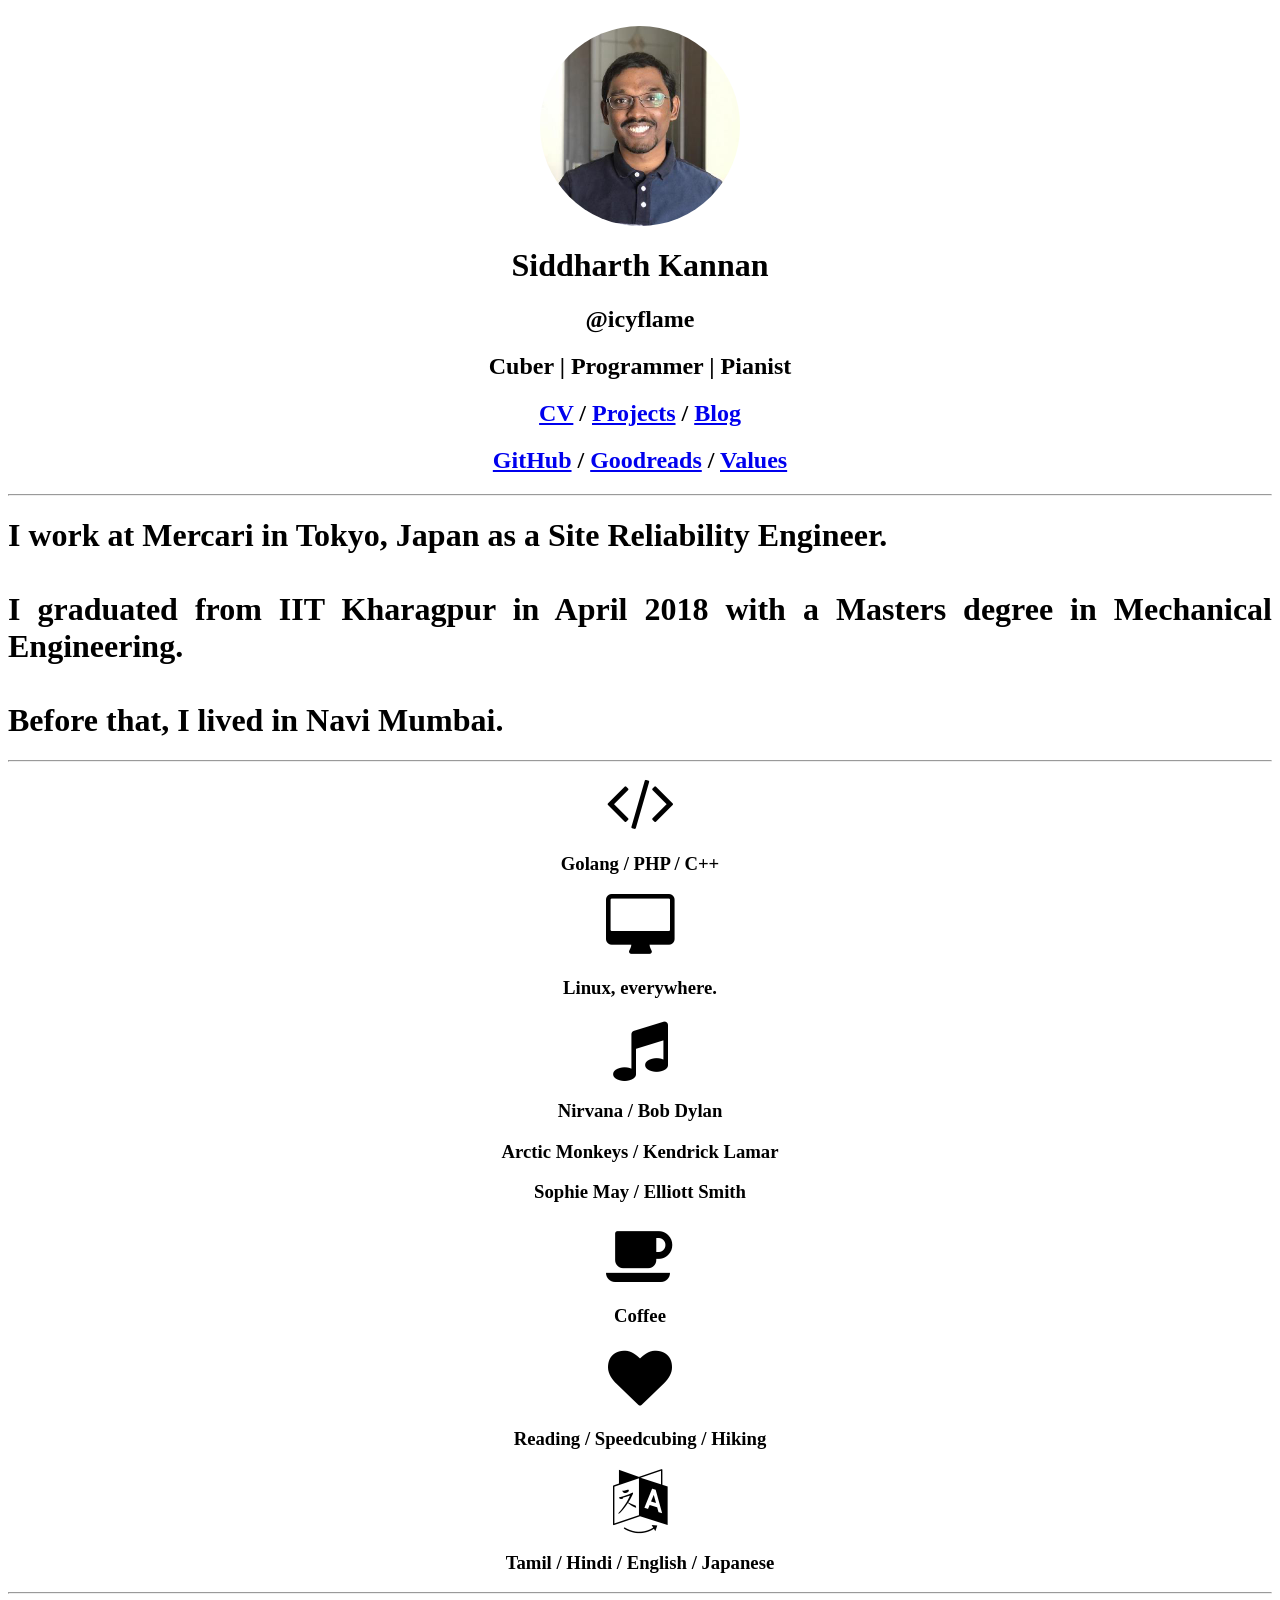
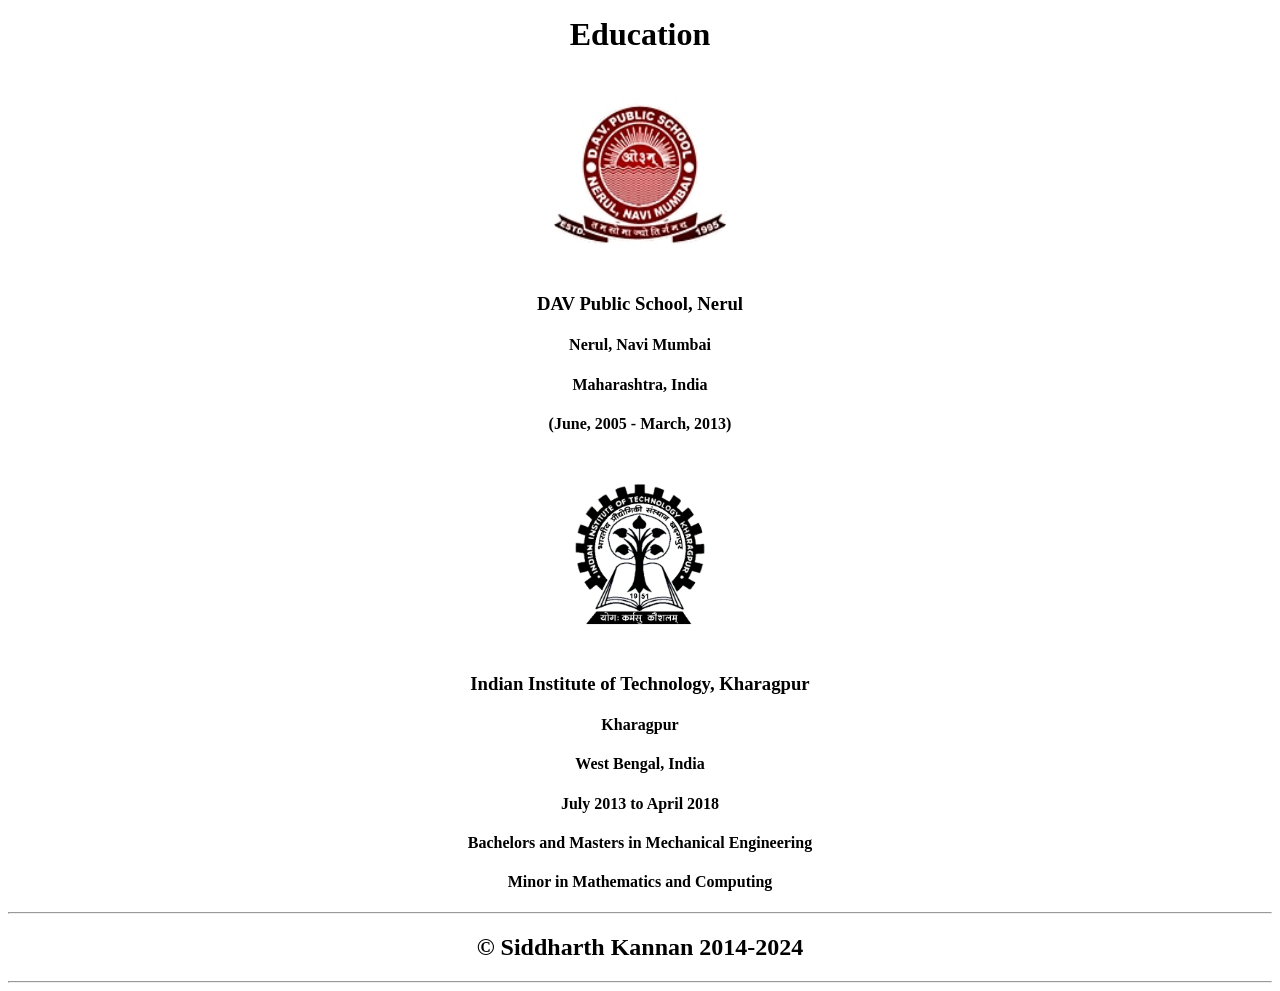
==== commit af3222c5: "Reformat the HTML file and remove all unnecessary container-fluid classes" ====
--- a/index.html
+++ b/index.html
@@ -1,6 +1,6 @@
 <html>
 
-<head>
+  <head>
 
 	<link rel="shortcut icon" href="favicon.ico" type="image/x-icon">
 	<title> Siddharth Kannan </title>
@@ -14,283 +14,242 @@
 
 	<!-- z-index list
 
-		8 :- First screen
-		10 :- Left Sidebar
-		11 :- toggle button
-
-	-->
+		 8 :- First screen
+		 10 :- Left Sidebar
+		 11 :- toggle button
+
+	  -->
 
 	<style>
 
-	/* Full screen */
-
-	/* to display images circular */
-
-	.circular{
-		border-radius: 100%;
-	}
-
-	.edu-icon{
-		border-radius: 100%;
-		width: 200px;
-		height: 200px;
-	}
+	  /* Full screen */
+
+	  /* to display images circular */
+
+	  .circular{
+		  border-radius: 100%;
+	  }
+
+	  .edu-icon{
+		  border-radius: 100%;
+		  width: 200px;
+		  height: 200px;
+	  }
 	</style>
 
-</head>
-
-<body>
-	<div class="container-fluid" style="text-align: center;">
-		<div id="first-screen" class="row outer">
+  </head>
+
+  <body>
+	<div class="container" style="text-align: center;">
+	  <div class="row">
+
+		<div>
+
+		  <br/>
+
+		  <img src="dp.jpg" class="circular" width="200" height="200"/>
+
+		  <div id="social-links" class="text">
+
+			<h1>Siddharth Kannan</h1>
+
+			<h2>@icyflame</h2>
+
+			<h2> Cuber | Programmer | Pianist </h2>
+
+			<h2>
+			  <a href="siddharth-kannan-resume.pdf" target="_blank">CV</a> /
+			  <a href="http://icyflame.github.io/projects" target="_blank">Projects</a> /
+			  <a href="http://icyflame.github.io/blog" target="_blank">Blog</a>
+			</h2>
+
+			<h2>
+			  <a
+				href="https://github.com/icyflame"
+				target="_blank">GitHub</a> / <a
+											   href="http://goodreads.com/_icyflame"
+											   target="_blank">Goodreads</a> / <a
+																				 href="https://blog.siddharthkannan.in/thoughts/essays/2018/08/18/my-values/"
+																				 target="_blank">Values</a> </h2>
 
 			<div>
 
-				<br/>
-
-				<img src="dp.jpg" class="circular" width="200" height="200"/>
-
-				<div id="social-links" class="text">
-
-					<h1>Siddharth Kannan</h1>
-
-					<h2>@icyflame</h2>
-
-					<h2> Cuber | Programmer | Pianist </h2>
-
-                                        <h2>
-                                          <a href="siddharth-kannan-resume.pdf" target="_blank">CV</a> /
-                                          <a href="http://icyflame.github.io/projects" target="_blank">Projects</a> /
-                                          <a href="http://icyflame.github.io/blog" target="_blank">Blog</a>
-                                        </h2>
-
-                                        <h2>
-                                          <a
-                                              href="https://github.com/icyflame"
-                                              target="_blank">GitHub</a> / <a
-                                              href="http://goodreads.com/_icyflame"
-                                              target="_blank">Goodreads</a> / <a
-                                              href="https://blog.siddharthkannan.in/thoughts/essays/2018/08/18/my-values/"
-                                              target="_blank">Values</a> </h2>
-
-					<div>
-
-				</div>
 			</div>
-		</div>
+		  </div>
+		</div>
+	  </div>
+
+	  <div id="bio" class="row" style="text-align: justify;">
+
+		<hr/>
+
+		<div class="col-md-2">
+		</div>
+
+		<div class="col-md-8">
+		  <h1>
+			I work at Mercari in Tokyo, Japan as a Site Reliability Engineer.
+			<br/>
+			<br/>
+			I graduated from IIT Kharagpur in April 2018 with a Masters
+			degree in Mechanical Engineering.
+			<br/>
+			<br/>
+			Before that, I lived in Navi Mumbai.
+		  </h1>
+		</div>
+
+		<div class="col-md-2">
+		</div>
+	  </div>
+
+	  <div class="row" style="text-align: center;">
+		<hr/>
+		<div class="col-md-4">
+
+		  <i class="fa fa-code fa-4x"></i>
+
+		  <h3 style="text-align: center;">
+			Golang / PHP / C++
+		  </h3>
+
+		</div>
+
+		<div class="col-md-4">
+
+		  <i class="fa fa-desktop fa-4x"></i>
+
+		  <h3 style="text-align: center;">
+			Linux, everywhere.
+		  </h3>
+
+		</div>
+
+		<div class="col-md-4">
+
+		  <i class="fa fa-music fa-4x"></i>
+
+		  <h3 style="text-align: center;">
+			Nirvana / Bob Dylan
+		  </h3>
+		  <h3 style="text-align: center;">
+			Arctic Monkeys / Kendrick Lamar
+		  </h3>
+		  <h3 style="text-align: center;">
+			<!-- <a href="https://www.youtube.com/watch?v=iiXXgx2sdTw">Sophie May</a> / Elliott Smith -->
+			Sophie May / Elliott Smith
+		  </h3>
+		</div>
+
+	  </div>
+
+	  <div class="row">
+		<div class="col-md-4">
+
+		  <i class="fa fa-coffee fa-4x"></i>
+
+		  <h3 style="text-align: center;">
+
+			Coffee
+
+		  </h3>
+
+		</div>
+
+		<div class="col-md-4">
+
+		  <i class="fa fa-heart fa-4x"></i>
+
+		  <h3 style="text-align: center;">
+
+			Reading / Speedcubing / Hiking
+
+		  </h3>
+
+		</div>
+
+		<div class="col-md-4">
+
+		  <i class="fa fa-language fa-4x"></i>
+
+		  <h3 style="text-align: center;">
+
+			Tamil / Hindi / English / Japanese
+
+		  </h3>
+
+		</div>
+
+	  </div>
+
+	  <div class="row" style="text-align: center;">
+		<hr/>
+		<h1>Education</h1>
+	  </div>
+
+	  <div class="row" style="text-align: center;">
+		<div class="col-md-6">
+
+		  <img src="images/dav-logo.jpg" class="edu-icon"/>
+
+		  <h3>DAV Public School, Nerul<h3/>
+			<h4>
+			  Nerul, Navi Mumbai
+			</h4>
+			<h4>
+			  Maharashtra, India
+			</h4>
+
+			<h4>
+			  (June, 2005 - March, 2013)
+			</h4>
+
+		</div>
+
+		<div class="col-md-6">
+
+		  <img src="images/iit-logo.jpg" class="edu-icon"/>
+
+		  <h3>Indian Institute of Technology, Kharagpur<h3/>
+			<h4>
+			  Kharagpur
+			</h4>
+			<h4>
+			  West Bengal, India
+			</h4>
+
+			<h4>
+			  July 2013 to April 2018
+			</h4>
+			<h4>
+			  Bachelors and Masters in Mechanical Engineering
+			</h4>
+			<h4>
+			  Minor in Mathematics and Computing
+			</h4>
+
+		</div>
+
+	  </div>
+
+	  <div id="copyright" class="row">
+		<hr/>
+		<h2>&copy Siddharth Kannan 2014-2024</h2>
+		<hr/>
+	  </div>
+
 	</div>
 
-		<div id="bio" class="row">
-
-		  <hr/>
-
-		<div class="container-fluid" style="text-align: justify;">
-
-			<div class="col-md-2">
-			</div>
-
-			<div class="col-md-8">
-				<h1>
-                    I work at Mercari in Tokyo, Japan as a Site Reliability Engineer. I
-                    graduated from IIT Kharagpur in April 2018 with a Masters
-                    degree in Mechanical Engineering.
-				</h1>
-
-			</div>
-
-			<div class="col-md-2">
-			</div>
-		</div>
-	</div>
-
-	<div class="row">
-		  <hr/>
-
-		  <div class="container-fluid" style="text-align: center;" >
-			<h2>About me</h2>
-		  </div>
-
-		<br/>
-
-		<div class="container-fluid">
-
-			<div class="col-md-1">
-			</div>
-
-			<div class="col-md-10">
-
-				<div class="container-fluid" style="text-align: center;" >
-
-					<div class="row">
-
-						<div class="col-md-4">
-
-							<i class="fa fa-code fa-4x"></i>
-
-							<h3 style="text-align: center;">
-								Golang / PHP / C++
-							</h3>
-
-						</div>
-
-						<div class="col-md-4">
-
-							<i class="fa fa-desktop fa-4x"></i>
-
-							<h3 style="text-align: center;">
-								Linux, everywhere.
-							</h3>
-
-						</div>
-
-						<div class="col-md-4">
-
-							<i class="fa fa-music fa-4x"></i>
-
-							<h3 style="text-align: center;">
-                              Nirvana / Bob Dylan
-							</h3>
-							<h3 style="text-align: center;">
-                              Arctic Monkeys / Kendrick Lamar
-							</h3>
-							<h3 style="text-align: center;">
-							  <!-- <a href="https://www.youtube.com/watch?v=iiXXgx2sdTw">Sophie May</a> / Elliott Smith -->
-							  Sophie May / Elliott Smith
-							</h3>
-						</div>
-
-					</div>
-					<br/>
-
-					<div class="row">
-						<div class="col-md-4">
-
-							<i class="fa fa-coffee fa-4x"></i>
-
-							<h3 style="text-align: center;">
-
-							  Coffee
-
-							</h3>
-
-						</div>
-
-						<div class="col-md-4">
-
-							<i class="fa fa-heart fa-4x"></i>
-
-							<h3 style="text-align: center;">
-
-							  Reading / Speedcubing / Hiking
-
-							</h3>
-
-						</div>
-
-						<div class="col-md-4">
-
-							<i class="fa fa-language fa-4x"></i>
-
-							<h3 style="text-align: center;">
-
-							  Tamil / Hindi / English / Japanese
-
-							</h3>
-
-						</div>
-
-					</div>
-
-				</div>
-			</div>
-
-			<div class="col-md-1">
-			</div>
-
-		</div>
-
-	</div>
-
-	<div id="education" class="row outer-4" style="background-color: #ffffff">
-
-	  <hr/>
-
-		<div class="row" style="text-align: center;">
-			<h1>Education</h1>
-		</div>
-
-	</div>
-
-	<div id="education-full" class="row">
-		<div class="container-fluid" style="text-align: center;">
-			<div class="col-md-6">
-
-			  <img src="images/iit-logo.jpg" class="edu-icon"/>
-
-			  <h3>Indian Institute of Technology, Kharagpur<h3/>
-				<h4>
-				  Kharagpur
-				</h4>
-				<h4>
-				  West Bengal, India
-				</h4>
-
-				<h4>
-				  July 2013 to April 2018
-				</h4>
-				<h4>
-				  Bachelors and Masters in Mechanical Engineering
-				</h4>
-				<h4>
-				  Minor in Mathematics and Computing
-				</h4>
-
-			</div>
-
-			<div class="col-md-6">
-
-			  <img src="images/dav-logo.jpg" class="edu-icon"/>
-
-			  <h3>DAV Public School<h3/>
-				<h4>
-				  Nerul, Navi Mumbai
-				</h4>
-				<h4>
-				  Maharashtra, India
-				</h4>
-
-				<h4>
-				  (June, 2005 - March, 2013)
-				</h4>
-
-			</div>
-
-		</div>
-
-                <br>
-                <br>
-
-	</div>
-
-	<div id="copyright" class="row outer-4" style="background-color: #ffffff">
-		<div style="background: #ffffff; text-align: center; margin-top: 100px; margin-bottom: 100px;">
-			<h1>&copy Siddharth Kannan 2014-2024
-			</h1>
-		</div>
-
-	</div>
-
-</div>
-
-<script>
-(function(i,s,o,g,r,a,m){i['GoogleAnalyticsObject']=r;i[r]=i[r]||function(){
-	(i[r].q=i[r].q||[]).push(arguments)},i[r].l=1*new Date();a=s.createElement(o),
-	m=s.getElementsByTagName(o)[0];a.async=1;a.src=g;m.parentNode.insertBefore(a,m)
-})(window,document,'script','//www.google-analytics.com/analytics.js','ga');
-
-ga('create', 'UA-40518182-6', 'auto');
-ga('send', 'pageview');
-
-</script>
-</body>
+	<script>
+	  (function(i,s,o,g,r,a,m){i['GoogleAnalyticsObject']=r;i[r]=i[r]||function(){
+		  (i[r].q=i[r].q||[]).push(arguments)},i[r].l=1*new Date();a=s.createElement(o),
+							   m=s.getElementsByTagName(o)[0];a.async=1;a.src=g;m.parentNode.insertBefore(a,m)
+							  })(window,document,'script','//www.google-analytics.com/analytics.js','ga');
+
+	  ga('create', 'UA-40518182-6', 'auto');
+	  ga('send', 'pageview');
+
+	</script>
+  </body>
 
 </html>
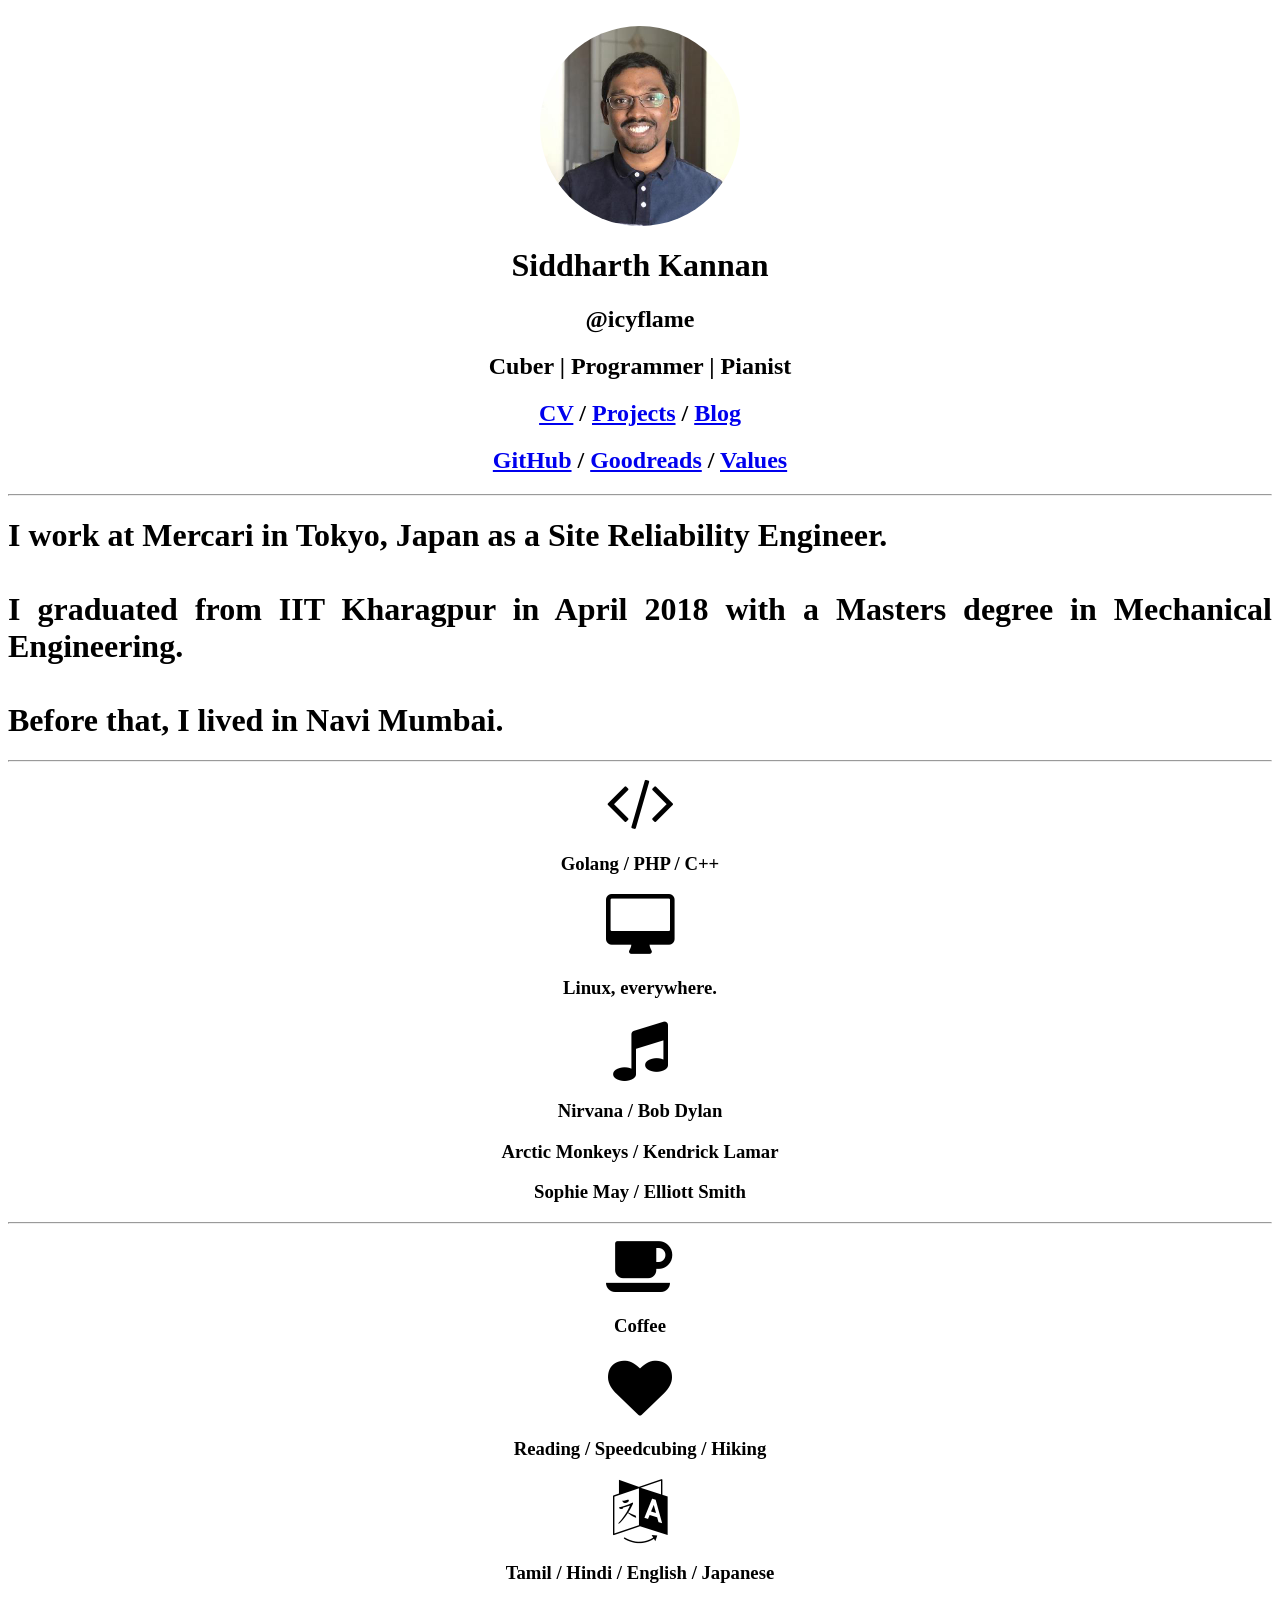
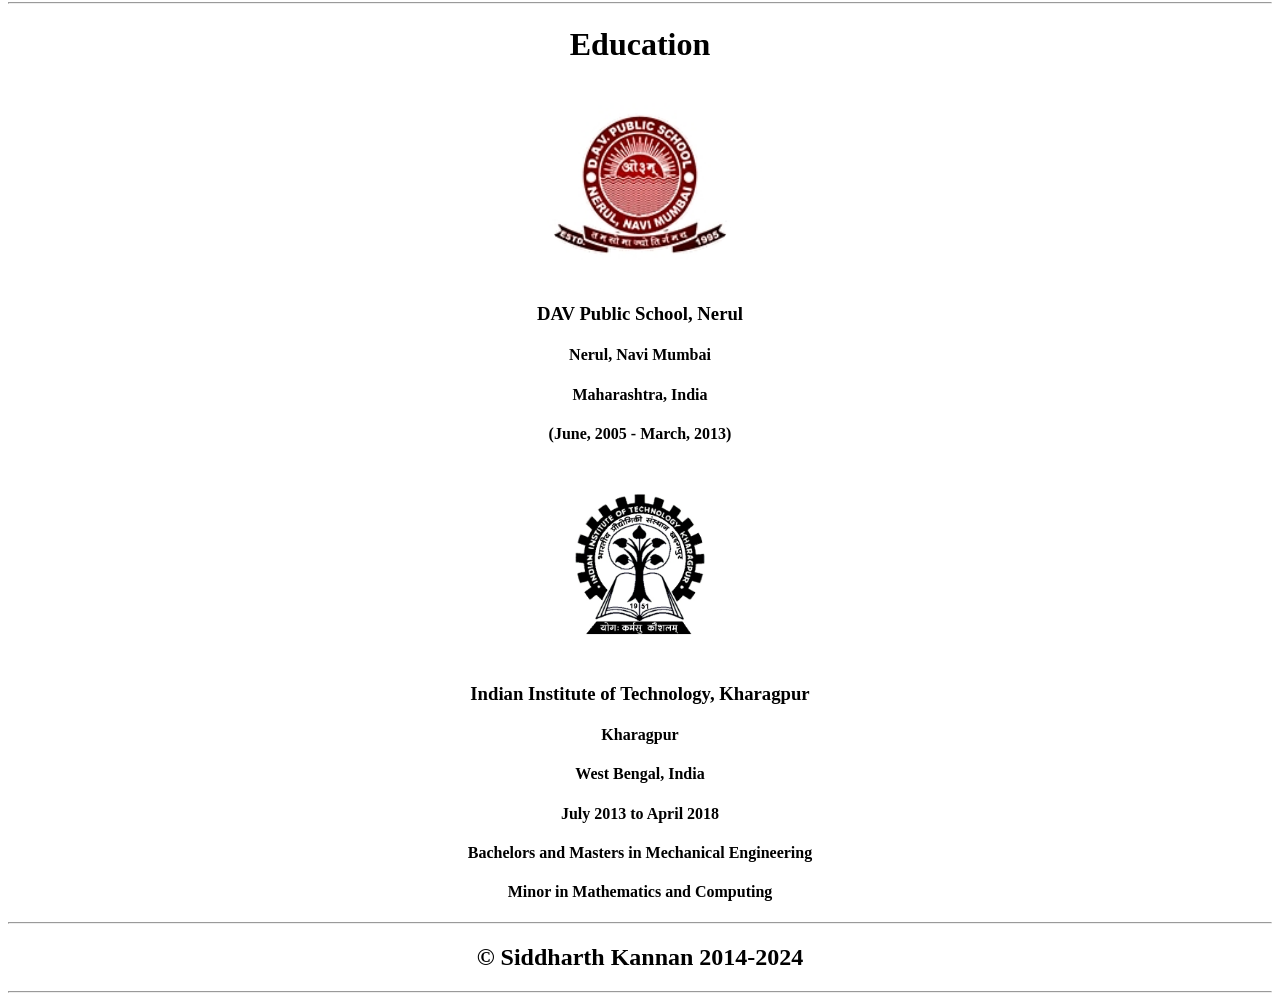
==== commit 9d108d40: "Add horizontal rule between sections." ====
--- a/index.html
+++ b/index.html
@@ -144,6 +144,7 @@
 	  </div>
 
 	  <div class="row">
+		<hr/>
 		<div class="col-md-4">
 
 		  <i class="fa fa-coffee fa-4x"></i>
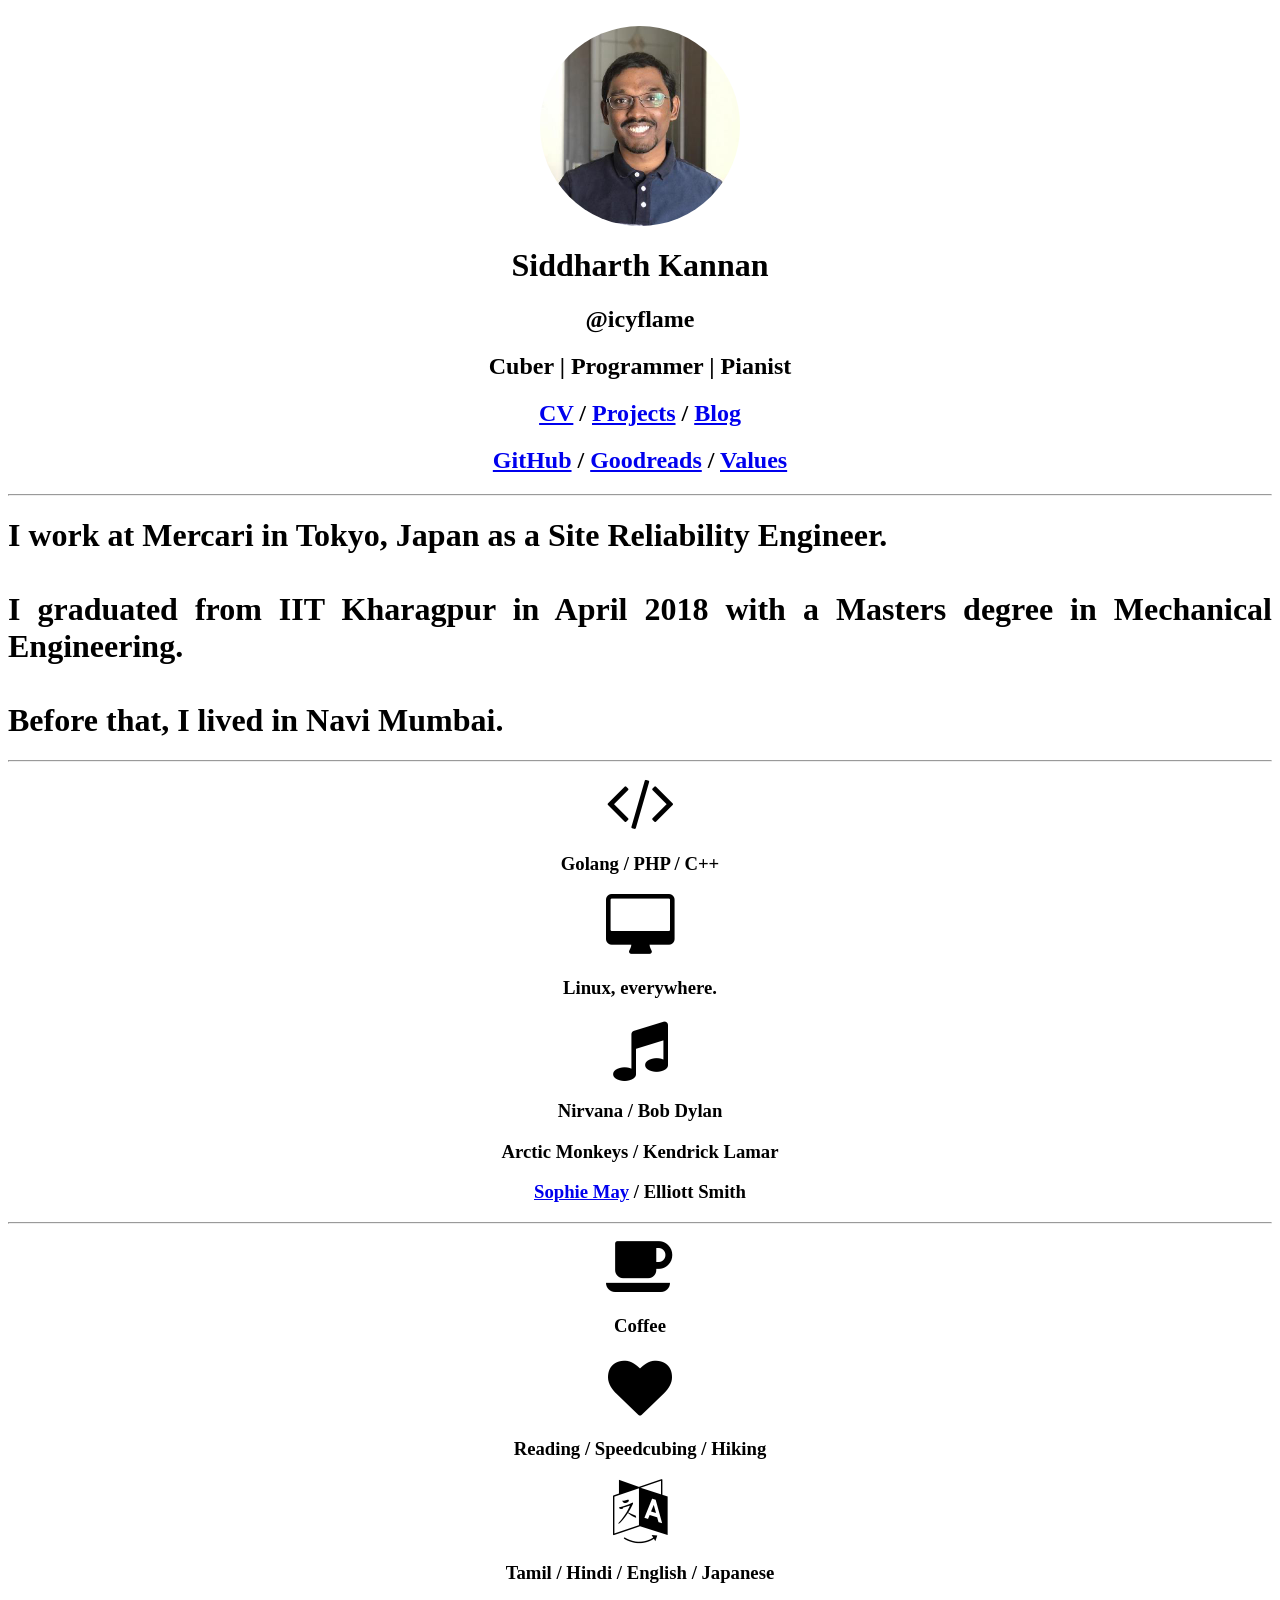
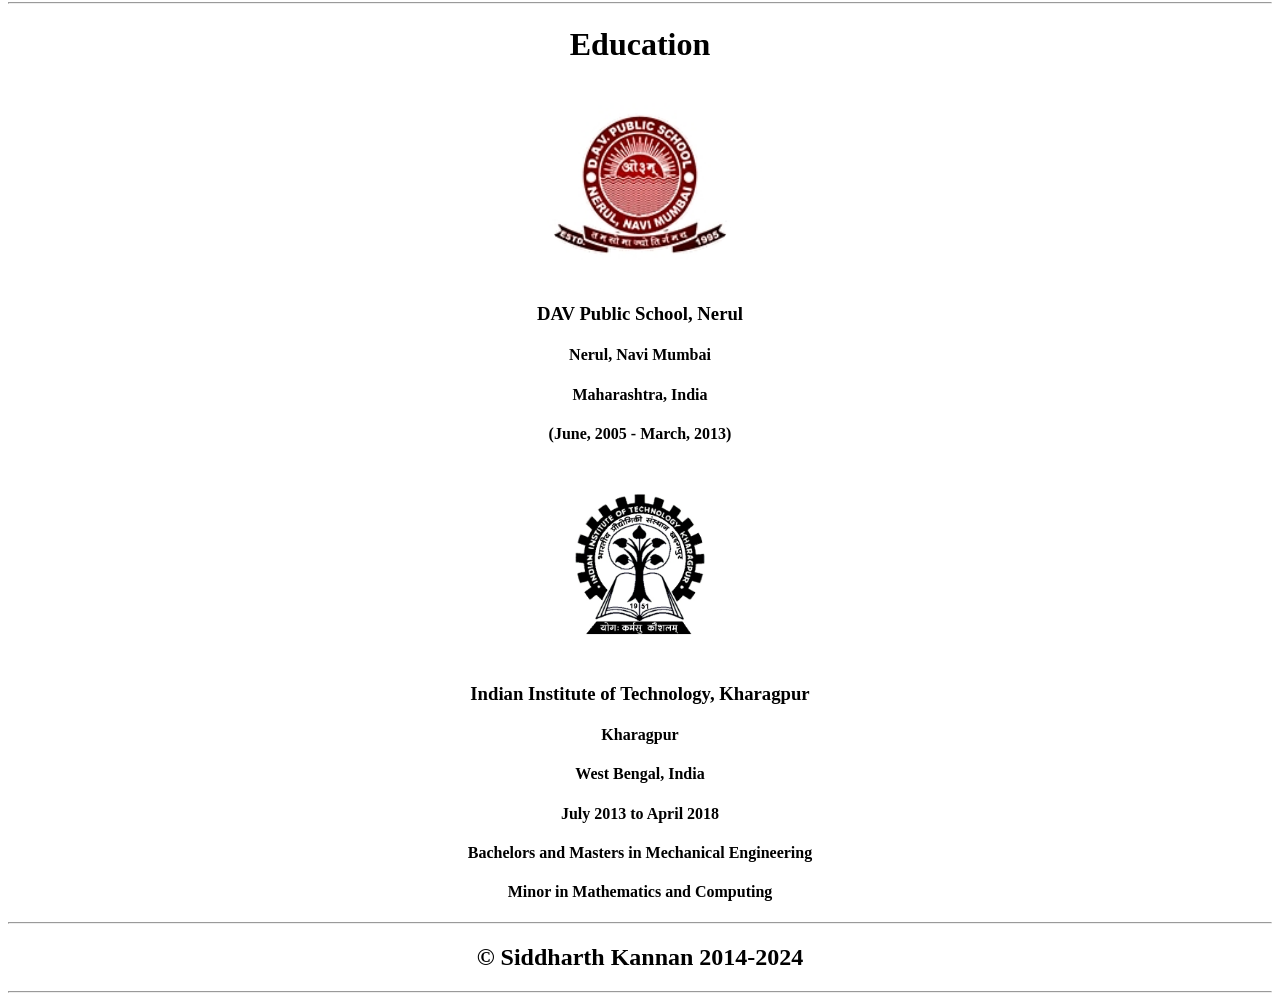
==== commit 69da2318: "Link to Sophie May instead of just mentioning her name" ====
--- a/index.html
+++ b/index.html
@@ -136,8 +136,7 @@
 			Arctic Monkeys / Kendrick Lamar
 		  </h3>
 		  <h3 style="text-align: center;">
-			<!-- <a href="https://www.youtube.com/watch?v=iiXXgx2sdTw">Sophie May</a> / Elliott Smith -->
-			Sophie May / Elliott Smith
+			<a href="https://www.youtube.com/watch?v=iiXXgx2sdTw">Sophie May</a> / Elliott Smith
 		  </h3>
 		</div>
 
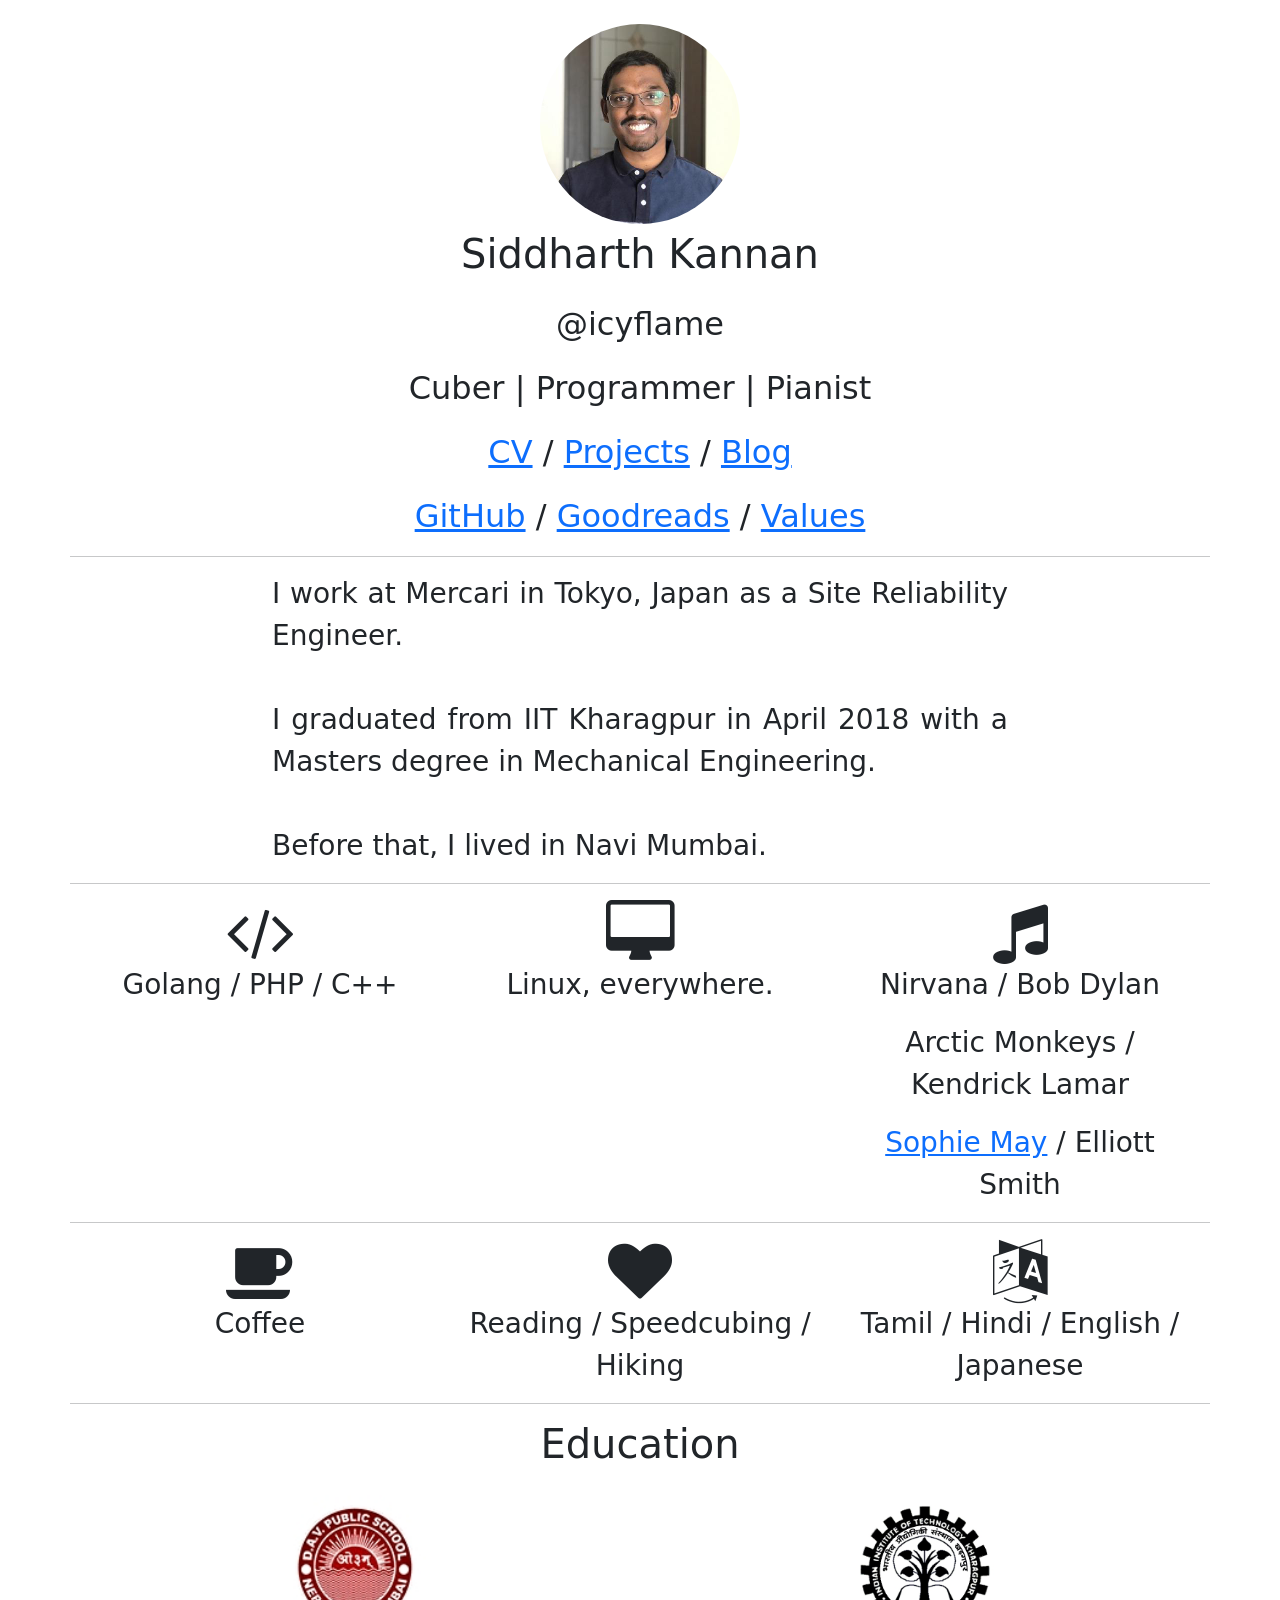
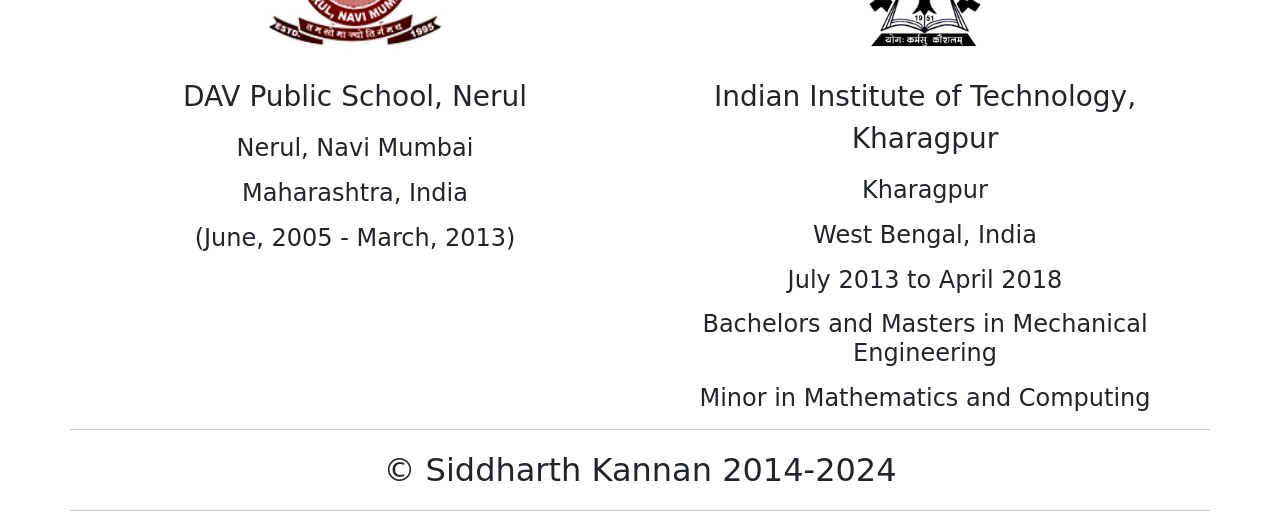
==== commit e3470dea: "Use fs-* classes instead of h3 to avoid bold" ====
--- a/index.html
+++ b/index.html
@@ -1,24 +1,17 @@
 <html>
 
   <head>
+	<!-- Common metas -->
+	<meta charset="utf-8">
+	<meta http-equiv="X-UA-Compatible" content="IE=edge">
+	<meta name="viewport" content="width=device-width, initial-scale=1">
 
 	<link rel="shortcut icon" href="favicon.ico" type="image/x-icon">
 	<title> Siddharth Kannan </title>
 
-	<link rel="stylesheet" href="css/bootstrap.min.css">
-
-	<link rel="stylesheet" href="buttons/css/buttons.css">
+	<link href="https://cdn.jsdelivr.net/npm/bootstrap@5.3.3/dist/css/bootstrap.min.css" rel="stylesheet" integrity="sha384-QWTKZyjpPEjISv5WaRU9OFeRpok6YctnYmDr5pNlyT2bRjXh0JMhjY6hW+ALEwIH" crossorigin="anonymous">
 
 	<link href="https://netdna.bootstrapcdn.com/font-awesome/4.1.0/css/font-awesome.min.css" rel="stylesheet">
-	<!-- Requires internet-->
-
-	<!-- z-index list
-
-		 8 :- First screen
-		 10 :- Left Sidebar
-		 11 :- toggle button
-
-	  -->
 
 	<style>
 
@@ -50,27 +43,23 @@
 		  <img src="dp.jpg" class="circular" width="200" height="200"/>
 
 		  <div id="social-links" class="text">
-
-			<h1>Siddharth Kannan</h1>
-
-			<h2>@icyflame</h2>
-
-			<h2> Cuber | Programmer | Pianist </h2>
-
-			<h2>
+			<p class="fs-1">Siddharth Kannan</p>
+
+			<p class="fs-2">@icyflame</p>
+
+			<p class="fs-2"> Cuber | Programmer | Pianist </p>
+
+			<p class="fs-2">
 			  <a href="siddharth-kannan-resume.pdf" target="_blank">CV</a> /
 			  <a href="http://icyflame.github.io/projects" target="_blank">Projects</a> /
 			  <a href="http://icyflame.github.io/blog" target="_blank">Blog</a>
-			</h2>
-
-			<h2>
-			  <a
-				href="https://github.com/icyflame"
-				target="_blank">GitHub</a> / <a
-											   href="http://goodreads.com/_icyflame"
-											   target="_blank">Goodreads</a> / <a
-																				 href="https://blog.siddharthkannan.in/thoughts/essays/2018/08/18/my-values/"
-																				 target="_blank">Values</a> </h2>
+			</p>
+
+			<p class="fs-2">
+			  <a href="https://github.com/icyflame">GitHub</a> /
+			  <a href="http://goodreads.com/_icyflame">Goodreads</a> /
+			  <a href="https://blog.siddharthkannan.in/thoughts/essays/2018/08/18/my-values/">Values</a>
+			</p>
 
 			<div>
 
@@ -87,7 +76,7 @@
 		</div>
 
 		<div class="col-md-8">
-		  <h1>
+		  <p class="fs-3">
 			I work at Mercari in Tokyo, Japan as a Site Reliability Engineer.
 			<br/>
 			<br/>
@@ -96,7 +85,7 @@
 			<br/>
 			<br/>
 			Before that, I lived in Navi Mumbai.
-		  </h1>
+		  </p>
 		</div>
 
 		<div class="col-md-2">
@@ -109,9 +98,9 @@
 
 		  <i class="fa fa-code fa-4x"></i>
 
-		  <h3 style="text-align: center;">
+		  <p class="fs-3" style="text-align: center;">
 			Golang / PHP / C++
-		  </h3>
+		  </p>
 
 		</div>
 
@@ -119,9 +108,9 @@
 
 		  <i class="fa fa-desktop fa-4x"></i>
 
-		  <h3 style="text-align: center;">
+		  <p class="fs-3" style="text-align: center;">
 			Linux, everywhere.
-		  </h3>
+		  </p>
 
 		</div>
 
@@ -129,15 +118,15 @@
 
 		  <i class="fa fa-music fa-4x"></i>
 
-		  <h3 style="text-align: center;">
+		  <p class="fs-3" style="text-align: center;">
 			Nirvana / Bob Dylan
-		  </h3>
-		  <h3 style="text-align: center;">
+		  </p>
+		  <p class="fs-3" style="text-align: center;">
 			Arctic Monkeys / Kendrick Lamar
-		  </h3>
-		  <h3 style="text-align: center;">
+		  </p>
+		  <p class="fs-3" style="text-align: center;">
 			<a href="https://www.youtube.com/watch?v=iiXXgx2sdTw">Sophie May</a> / Elliott Smith
-		  </h3>
+		  </p>
 		</div>
 
 	  </div>
@@ -148,11 +137,11 @@
 
 		  <i class="fa fa-coffee fa-4x"></i>
 
-		  <h3 style="text-align: center;">
+		  <p class="fs-3" style="text-align: center;">
 
 			Coffee
 
-		  </h3>
+		  </p>
 
 		</div>
 
@@ -160,11 +149,11 @@
 
 		  <i class="fa fa-heart fa-4x"></i>
 
-		  <h3 style="text-align: center;">
+		  <p class="fs-3" style="text-align: center;">
 
 			Reading / Speedcubing / Hiking
 
-		  </h3>
+		  </p>
 
 		</div>
 
@@ -172,11 +161,11 @@
 
 		  <i class="fa fa-language fa-4x"></i>
 
-		  <h3 style="text-align: center;">
+		  <p class="fs-3" style="text-align: center;">
 
 			Tamil / Hindi / English / Japanese
 
-		  </h3>
+		  </p>
 
 		</div>
 
@@ -192,17 +181,17 @@
 
 		  <img src="images/dav-logo.jpg" class="edu-icon"/>
 
-		  <h3>DAV Public School, Nerul<h3/>
-			<h4>
+		  <p class="fs-3">DAV Public School, Nerul<h3/>
+			<p class="fs-4">
 			  Nerul, Navi Mumbai
-			</h4>
-			<h4>
+			</p>
+			<p class="fs-4">
 			  Maharashtra, India
-			</h4>
-
-			<h4>
+			</p>
+
+			<p class="fs-4">
 			  (June, 2005 - March, 2013)
-			</h4>
+			</p>
 
 		</div>
 
@@ -210,23 +199,23 @@
 
 		  <img src="images/iit-logo.jpg" class="edu-icon"/>
 
-		  <h3>Indian Institute of Technology, Kharagpur<h3/>
-			<h4>
+		  <p class="fs-3">Indian Institute of Technology, Kharagpur<h3/>
+			<p class="fs-4">
 			  Kharagpur
-			</h4>
-			<h4>
+			</p>
+			<p class="fs-4">
 			  West Bengal, India
-			</h4>
-
-			<h4>
+			</p>
+
+			<p class="fs-4">
 			  July 2013 to April 2018
-			</h4>
-			<h4>
+			</p>
+			<p class="fs-4">
 			  Bachelors and Masters in Mechanical Engineering
-			</h4>
-			<h4>
+			</p>
+			<p class="fs-4">
 			  Minor in Mathematics and Computing
-			</h4>
+			</p>
 
 		</div>
 
@@ -234,7 +223,7 @@
 
 	  <div id="copyright" class="row">
 		<hr/>
-		<h2>&copy Siddharth Kannan 2014-2024</h2>
+		<p class="fs-2">&copy Siddharth Kannan 2014-2024</p>
 		<hr/>
 	  </div>
 
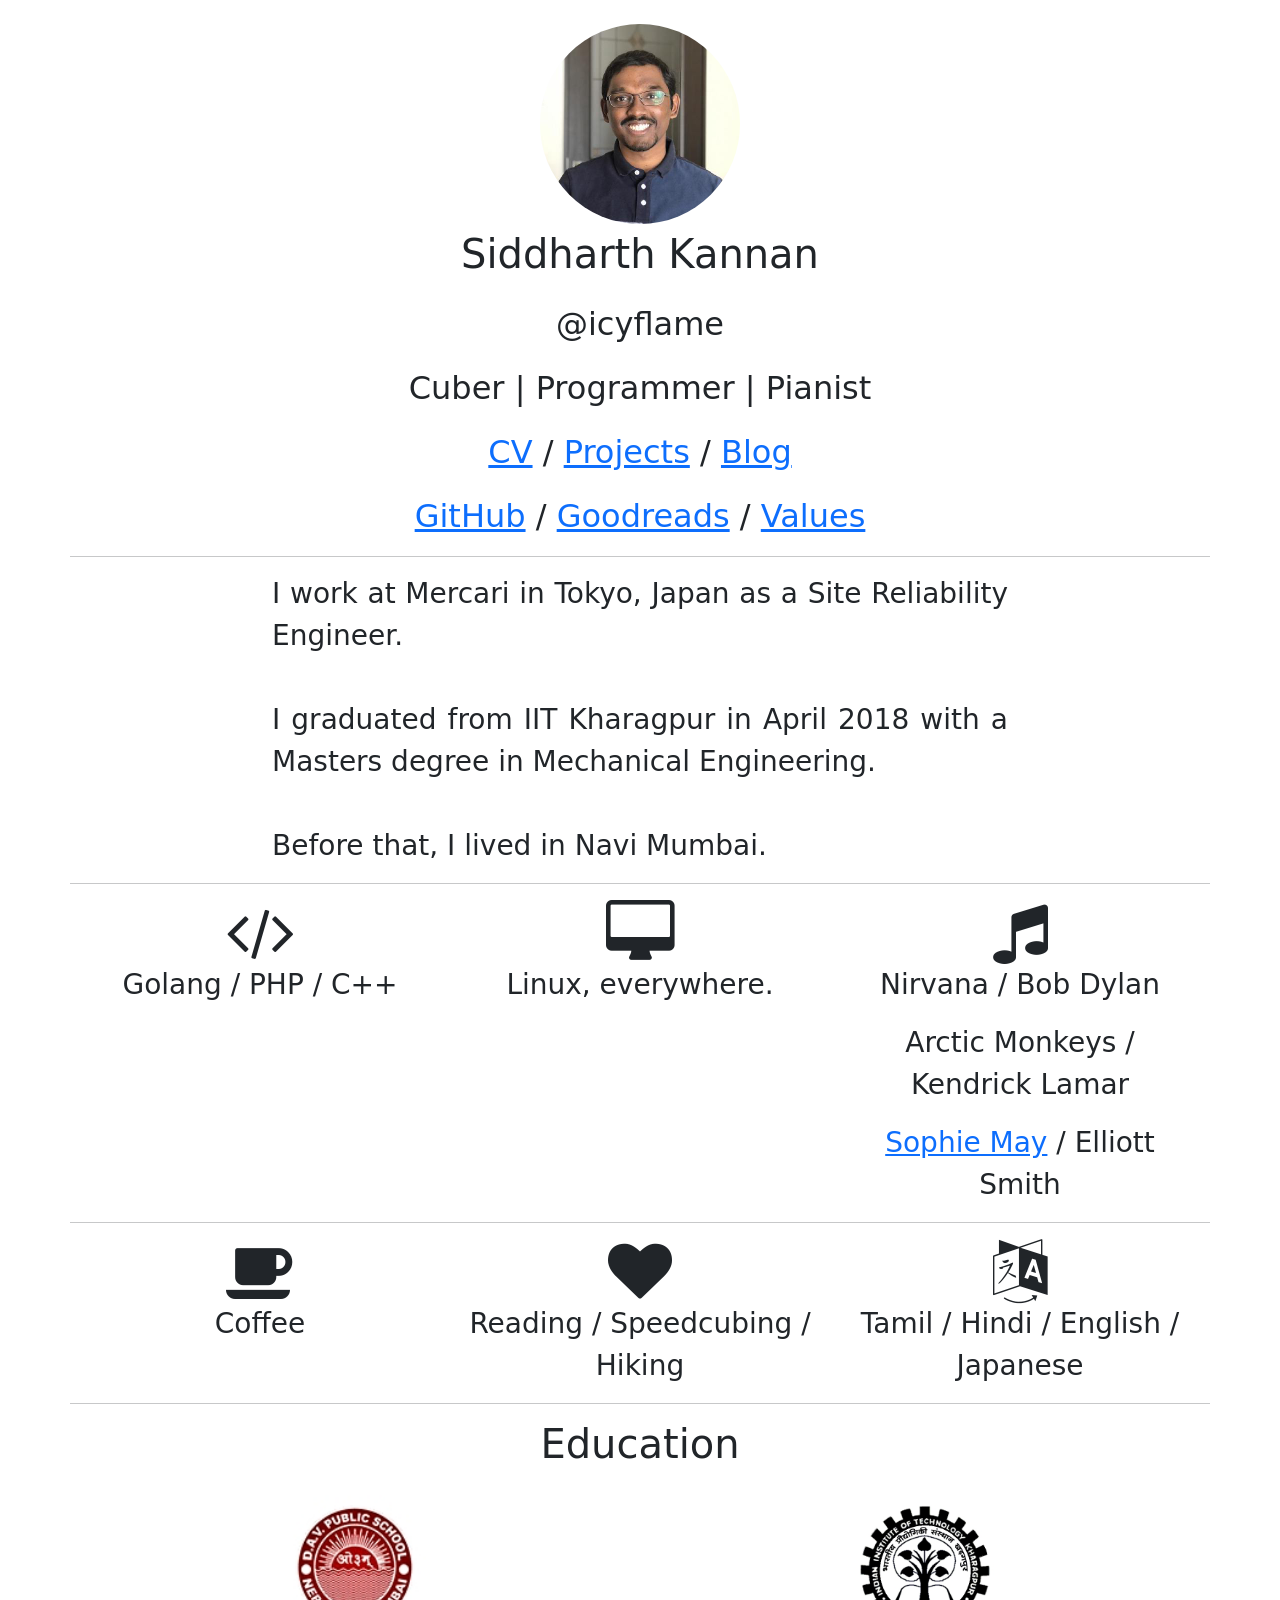
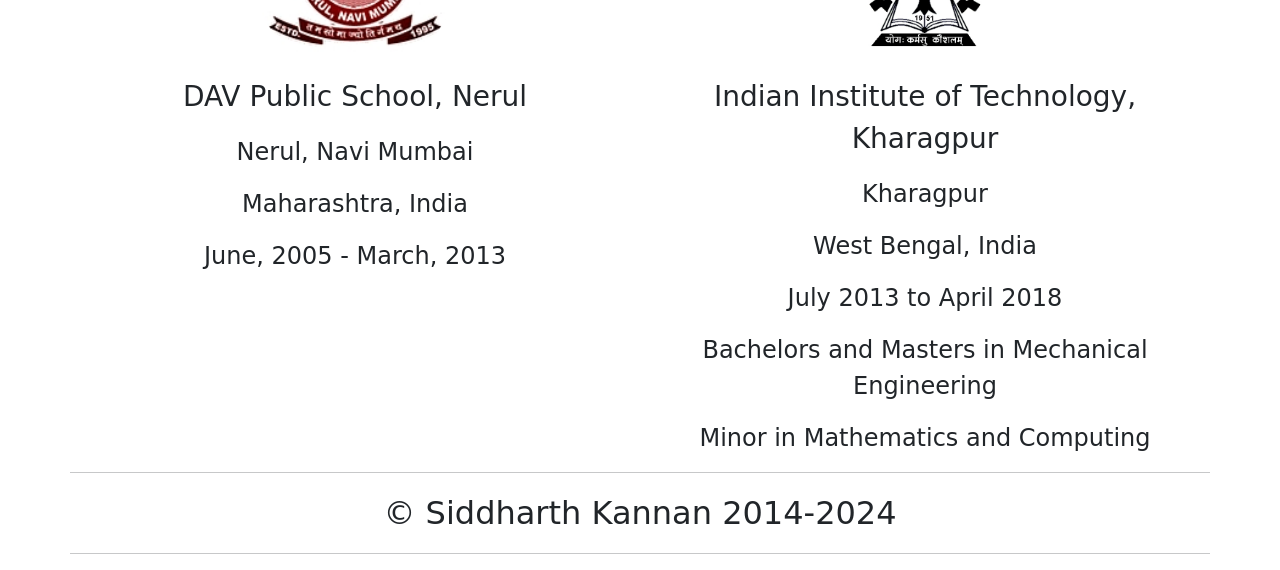
==== commit ebdd09a8: "Use appropriate closing tags (p for p rather than h3)" ====
--- a/index.html
+++ b/index.html
@@ -181,17 +181,17 @@
 
 		  <img src="images/dav-logo.jpg" class="edu-icon"/>
 
-		  <p class="fs-3">DAV Public School, Nerul<h3/>
-			<p class="fs-4">
-			  Nerul, Navi Mumbai
-			</p>
-			<p class="fs-4">
-			  Maharashtra, India
-			</p>
-
-			<p class="fs-4">
-			  (June, 2005 - March, 2013)
-			</p>
+		  <p class="fs-3">DAV Public School, Nerul<p/>
+		  <p class="fs-4">
+			Nerul, Navi Mumbai
+		  </p>
+		  <p class="fs-4">
+			Maharashtra, India
+		  </p>
+
+		  <p class="fs-4">
+			June, 2005 - March, 2013
+		  </p>
 
 		</div>
 
@@ -199,23 +199,23 @@
 
 		  <img src="images/iit-logo.jpg" class="edu-icon"/>
 
-		  <p class="fs-3">Indian Institute of Technology, Kharagpur<h3/>
-			<p class="fs-4">
-			  Kharagpur
-			</p>
-			<p class="fs-4">
-			  West Bengal, India
-			</p>
-
-			<p class="fs-4">
-			  July 2013 to April 2018
-			</p>
-			<p class="fs-4">
-			  Bachelors and Masters in Mechanical Engineering
-			</p>
-			<p class="fs-4">
-			  Minor in Mathematics and Computing
-			</p>
+		  <p class="fs-3">Indian Institute of Technology, Kharagpur<p/>
+		  <p class="fs-4">
+			Kharagpur
+		  </p>
+		  <p class="fs-4">
+			West Bengal, India
+		  </p>
+
+		  <p class="fs-4">
+			July 2013 to April 2018
+		  </p>
+		  <p class="fs-4">
+			Bachelors and Masters in Mechanical Engineering
+		  </p>
+		  <p class="fs-4">
+			Minor in Mathematics and Computing
+		  </p>
 
 		</div>
 
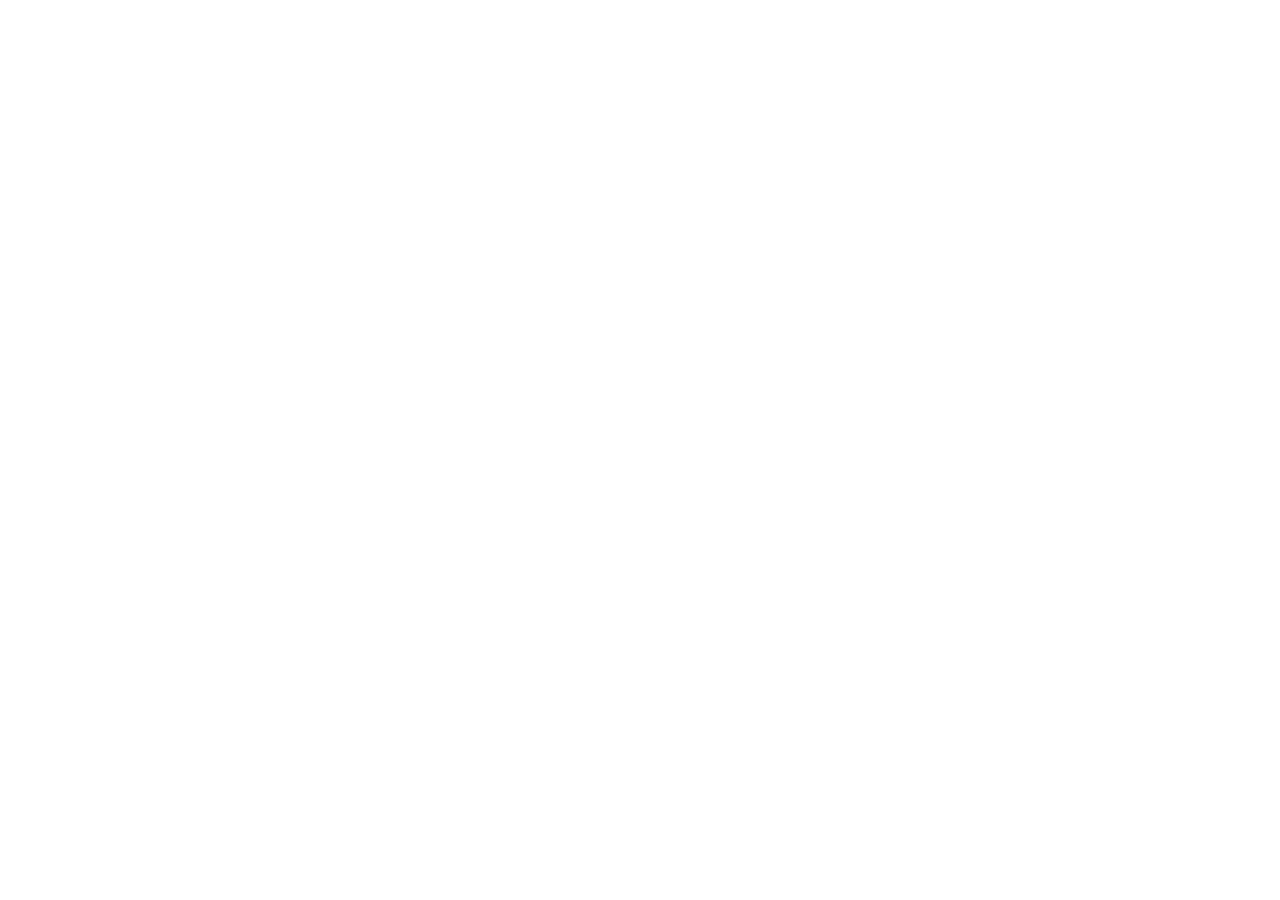
==== commit b2d57300: "Redirect to new URL" ====
--- a/index.html
+++ b/index.html
@@ -1,244 +1,27 @@
 <html>
+    <head>
+        <!-- Common metas -->
+        <meta charset="utf-8">
+        <meta http-equiv="X-UA-Compatible" content="IE=edge">
+        <meta name="viewport" content="width=device-width, initial-scale=1">
 
-  <head>
-	<!-- Common metas -->
-	<meta charset="utf-8">
-	<meta http-equiv="X-UA-Compatible" content="IE=edge">
-	<meta name="viewport" content="width=device-width, initial-scale=1">
+        <link rel="shortcut icon" href="favicon.ico" type="image/x-icon">
+        <title> Siddharth Kannan </title>
 
-	<link rel="shortcut icon" href="favicon.ico" type="image/x-icon">
-	<title> Siddharth Kannan </title>
+    </head>
 
-	<link href="https://cdn.jsdelivr.net/npm/bootstrap@5.3.3/dist/css/bootstrap.min.css" rel="stylesheet" integrity="sha384-QWTKZyjpPEjISv5WaRU9OFeRpok6YctnYmDr5pNlyT2bRjXh0JMhjY6hW+ALEwIH" crossorigin="anonymous">
+    <body>
+        <div>
+            <p>
+            This website has been moved to 
+            <a href="https://www.siddharthkannan.in">
+                https://www.siddharthkannan.in
+            </a>.
+            </p>
+        </div>
 
-	<link href="https://netdna.bootstrapcdn.com/font-awesome/4.1.0/css/font-awesome.min.css" rel="stylesheet">
-
-	<style>
-
-	  /* Full screen */
-
-	  /* to display images circular */
-
-	  .circular{
-		  border-radius: 100%;
-	  }
-
-	  .edu-icon{
-		  border-radius: 100%;
-		  width: 200px;
-		  height: 200px;
-	  }
-	</style>
-
-  </head>
-
-  <body>
-	<div class="container" style="text-align: center;">
-	  <div class="row">
-
-		<div>
-
-		  <br/>
-
-		  <img src="dp.jpg" class="circular" width="200" height="200"/>
-
-		  <div id="social-links" class="text">
-			<p class="fs-1">Siddharth Kannan</p>
-
-			<p class="fs-2">@icyflame</p>
-
-			<p class="fs-2"> Cuber | Programmer | Pianist </p>
-
-			<p class="fs-2">
-			  <a href="siddharth-kannan-resume.pdf" target="_blank">CV</a> /
-			  <a href="http://icyflame.github.io/projects" target="_blank">Projects</a> /
-			  <a href="http://icyflame.github.io/blog" target="_blank">Blog</a>
-			</p>
-
-			<p class="fs-2">
-			  <a href="https://github.com/icyflame">GitHub</a> /
-			  <a href="http://goodreads.com/_icyflame">Goodreads</a> /
-			  <a href="https://blog.siddharthkannan.in/thoughts/essays/2018/08/18/my-values/">Values</a>
-			</p>
-
-			<div>
-
-			</div>
-		  </div>
-		</div>
-	  </div>
-
-	  <div id="bio" class="row" style="text-align: justify;">
-
-		<hr/>
-
-		<div class="col-md-2">
-		</div>
-
-		<div class="col-md-8">
-		  <p class="fs-3">
-			I work at Mercari in Tokyo, Japan as a Site Reliability Engineer.
-			<br/>
-			<br/>
-			I graduated from IIT Kharagpur in April 2018 with a Masters
-			degree in Mechanical Engineering.
-			<br/>
-			<br/>
-			Before that, I lived in Navi Mumbai.
-		  </p>
-		</div>
-
-		<div class="col-md-2">
-		</div>
-	  </div>
-
-	  <div class="row" style="text-align: center;">
-		<hr/>
-		<div class="col-md-4">
-
-		  <i class="fa fa-code fa-4x"></i>
-
-		  <p class="fs-3" style="text-align: center;">
-			Golang / PHP / C++
-		  </p>
-
-		</div>
-
-		<div class="col-md-4">
-
-		  <i class="fa fa-desktop fa-4x"></i>
-
-		  <p class="fs-3" style="text-align: center;">
-			Linux, everywhere.
-		  </p>
-
-		</div>
-
-		<div class="col-md-4">
-
-		  <i class="fa fa-music fa-4x"></i>
-
-		  <p class="fs-3" style="text-align: center;">
-			Nirvana / Bob Dylan
-		  </p>
-		  <p class="fs-3" style="text-align: center;">
-			Arctic Monkeys / Kendrick Lamar
-		  </p>
-		  <p class="fs-3" style="text-align: center;">
-			<a href="https://www.youtube.com/watch?v=iiXXgx2sdTw">Sophie May</a> / Elliott Smith
-		  </p>
-		</div>
-
-	  </div>
-
-	  <div class="row">
-		<hr/>
-		<div class="col-md-4">
-
-		  <i class="fa fa-coffee fa-4x"></i>
-
-		  <p class="fs-3" style="text-align: center;">
-
-			Coffee
-
-		  </p>
-
-		</div>
-
-		<div class="col-md-4">
-
-		  <i class="fa fa-heart fa-4x"></i>
-
-		  <p class="fs-3" style="text-align: center;">
-
-			Reading / Speedcubing / Hiking
-
-		  </p>
-
-		</div>
-
-		<div class="col-md-4">
-
-		  <i class="fa fa-language fa-4x"></i>
-
-		  <p class="fs-3" style="text-align: center;">
-
-			Tamil / Hindi / English / Japanese
-
-		  </p>
-
-		</div>
-
-	  </div>
-
-	  <div class="row" style="text-align: center;">
-		<hr/>
-		<h1>Education</h1>
-	  </div>
-
-	  <div class="row" style="text-align: center;">
-		<div class="col-md-6">
-
-		  <img src="images/dav-logo.jpg" class="edu-icon"/>
-
-		  <p class="fs-3">DAV Public School, Nerul<p/>
-		  <p class="fs-4">
-			Nerul, Navi Mumbai
-		  </p>
-		  <p class="fs-4">
-			Maharashtra, India
-		  </p>
-
-		  <p class="fs-4">
-			June, 2005 - March, 2013
-		  </p>
-
-		</div>
-
-		<div class="col-md-6">
-
-		  <img src="images/iit-logo.jpg" class="edu-icon"/>
-
-		  <p class="fs-3">Indian Institute of Technology, Kharagpur<p/>
-		  <p class="fs-4">
-			Kharagpur
-		  </p>
-		  <p class="fs-4">
-			West Bengal, India
-		  </p>
-
-		  <p class="fs-4">
-			July 2013 to April 2018
-		  </p>
-		  <p class="fs-4">
-			Bachelors and Masters in Mechanical Engineering
-		  </p>
-		  <p class="fs-4">
-			Minor in Mathematics and Computing
-		  </p>
-
-		</div>
-
-	  </div>
-
-	  <div id="copyright" class="row">
-		<hr/>
-		<p class="fs-2">&copy Siddharth Kannan 2014-2024</p>
-		<hr/>
-	  </div>
-
-	</div>
-
-	<script>
-	  (function(i,s,o,g,r,a,m){i['GoogleAnalyticsObject']=r;i[r]=i[r]||function(){
-		  (i[r].q=i[r].q||[]).push(arguments)},i[r].l=1*new Date();a=s.createElement(o),
-							   m=s.getElementsByTagName(o)[0];a.async=1;a.src=g;m.parentNode.insertBefore(a,m)
-							  })(window,document,'script','//www.google-analytics.com/analytics.js','ga');
-
-	  ga('create', 'UA-40518182-6', 'auto');
-	  ga('send', 'pageview');
-
-	</script>
-  </body>
-
+        <script>
+            window.location.replace("https://www.siddharthkannan.in");
+        </script>
+    </body>
 </html>
